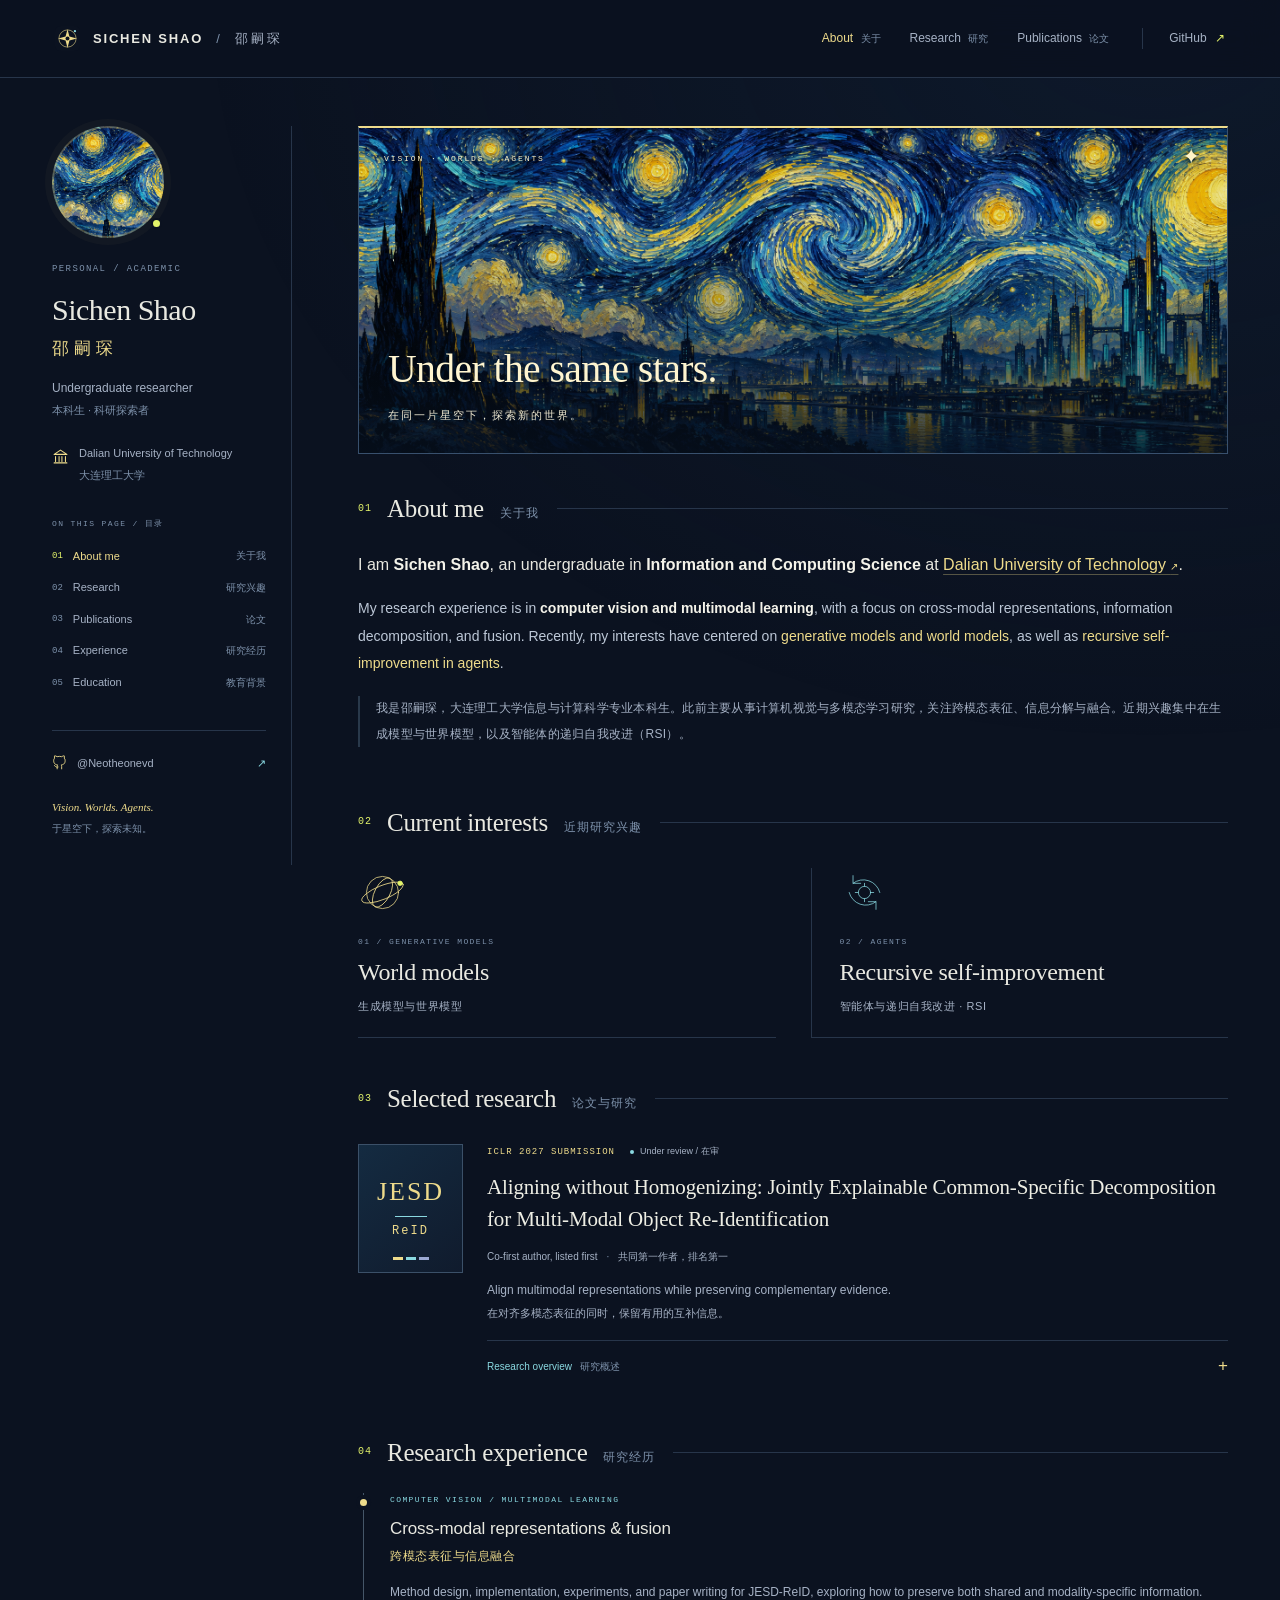
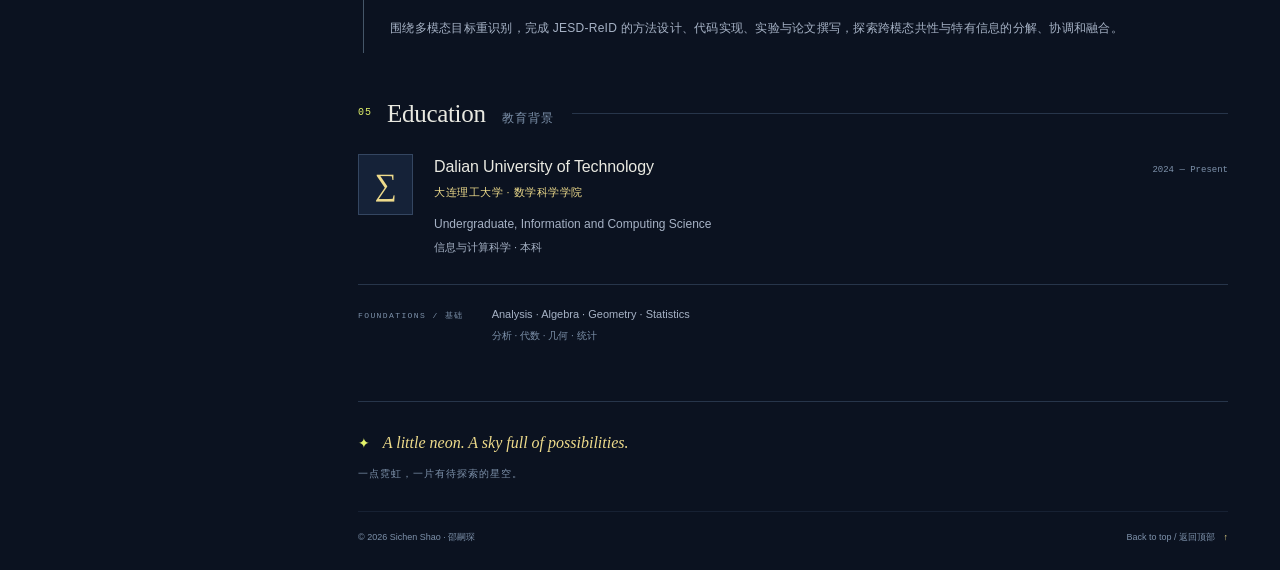
==== index.html @ bcceffd7 "Build bilingual academic homepage with starry neon visual design" ====
<!doctype html>
<html lang="en">
<head>
  <meta charset="utf-8">
  <meta name="viewport" content="width=device-width, initial-scale=1">
  <meta name="theme-color" content="#0b1220">
  <meta name="description" content="Sichen Shao (邵嗣琛), an undergraduate at Dalian University of Technology. Research experience in computer vision and multimodal learning; current interests in world models and agent recursive self-improvement.">
  <meta property="og:title" content="Sichen Shao · 邵嗣琛">
  <meta property="og:description" content="Computer vision, multimodal learning, world models & agents.">
  <meta property="og:type" content="website">
  <meta property="og:image" content="https://neotheonevd.github.io/assets/starry-night-city.png">
  <title>Sichen Shao · 邵嗣琛</title>
  <link rel="icon" href="assets/star.svg" type="image/svg+xml">
  <link rel="stylesheet" href="styles.css">
  <script src="site.js" defer></script>
</head>
<body>
  <a class="skip-link" href="#main">Skip to content / 跳转正文</a>
  <header class="masthead">
    <a class="wordmark" href="#top" aria-label="Sichen Shao, home">
      <img src="assets/star.svg" width="25" height="25" alt="">
      <span>SICHEN SHAO<span class="wordmark-divider">/</span><span class="wordmark-small">邵嗣琛</span></span>
    </a>
    <nav class="top-nav" aria-label="Main navigation">
      <a href="#about" class="nav-active">About <span lang="zh-CN">关于</span></a>
      <a href="#research">Research <span lang="zh-CN">研究</span></a>
      <a href="#publications">Publications <span lang="zh-CN">论文</span></a>
      <a class="github-top" href="https://github.com/Neotheonevd" target="_blank" rel="noopener noreferrer">GitHub <span aria-hidden="true">↗</span></a>
    </nav>
  </header>

  <div class="page-shell" id="top">
    <aside class="sidebar" aria-label="Profile and section navigation">
      <div class="identity">
        <div class="identity-art" role="img" aria-label="A golden star in a painted blue night sky"><span class="orbit-dot" aria-hidden="true"></span></div>
        <p class="eyebrow">PERSONAL / ACADEMIC</p>
        <h1>Sichen Shao<span lang="zh-CN">邵嗣琛</span></h1>
        <p class="role">Undergraduate researcher<br><span lang="zh-CN">本科生 · 科研探索者</span></p>
        <div class="affiliation">
          <svg viewBox="0 0 24 24" aria-hidden="true"><path d="M3 9h18L12 3 3 9Zm2 3v7m5-7v7m4-7v7m5-7v7M3 21h18"/></svg>
          <p>Dalian University of Technology<span lang="zh-CN">大连理工大学</span></p>
        </div>
      </div>
      <nav class="side-nav" aria-label="On this page">
        <p class="eyebrow">ON THIS PAGE / 目录</p>
        <a href="#about" aria-current="location"><span>01</span> About me <small lang="zh-CN">关于我</small></a>
        <a href="#research"><span>02</span> Research <small lang="zh-CN">研究兴趣</small></a>
        <a href="#publications"><span>03</span> Publications <small lang="zh-CN">论文</small></a>
        <a href="#experience"><span>04</span> Experience <small lang="zh-CN">研究经历</small></a>
        <a href="#education"><span>05</span> Education <small lang="zh-CN">教育背景</small></a>
      </nav>
      <a class="sidebar-github" href="https://github.com/Neotheonevd" target="_blank" rel="noopener noreferrer">
        <svg viewBox="0 0 24 24" aria-hidden="true"><path d="M9 19c-4.3 1.3-4.3-2.2-6-2.7M15 22v-3.9a3.4 3.4 0 0 0-1-2.6c3.3-.4 6.8-1.6 6.8-7.4a5.8 5.8 0 0 0-1.5-4A5.4 5.4 0 0 0 19.2.2S18 0 15 1.7a14.4 14.4 0 0 0-7.6 0C4.5 0 3.3.2 3.3.2a5.4 5.4 0 0 0-.1 3.9 5.8 5.8 0 0 0-1.5 4c0 5.8 3.5 7 6.8 7.4a3.4 3.4 0 0 0-1 2.6V22" transform="translate(1 1) scale(.9)"/></svg>
        <span>@Neotheonevd</span><span aria-hidden="true">↗</span>
      </a>
      <p class="sidebar-note">Vision. Worlds. Agents.<br><span lang="zh-CN">于星空下，探索未知。</span></p>
    </aside>

    <main id="main" tabindex="-1">
      <div class="hero" aria-label="A starry night above a neon city">
        <img class="hero-image" src="assets/starry-night-city.png" width="2400" height="800" alt="Swirling blue brushstrokes and golden stars above a cyan-lit futuristic city / 金色星光与蓝色旋涡笼罩着青色霓虹城市" fetchpriority="high">
        <div class="hero-shade"></div>
        <div class="hero-meta"><span>VISION · WORLDS · AGENTS</span><span class="hero-star" aria-hidden="true">✦</span></div>
        <div class="hero-title"><p>Under the same stars.</p><span lang="zh-CN">在同一片星空下，探索新的世界。</span></div>
      </div>

      <section class="section about-section" id="about" aria-labelledby="about-title">
        <div class="section-heading"><span class="section-number">01</span><h2 id="about-title">About me <span lang="zh-CN">关于我</span></h2><span class="heading-line"></span></div>
        <p class="lead">I am <strong>Sichen Shao</strong>, an undergraduate in <strong>Information and Computing Science</strong> at <a href="https://www.dlut.edu.cn/" target="_blank" rel="noopener noreferrer">Dalian University of Technology <span aria-hidden="true">↗</span></a>.</p>
        <p>My research experience is in <strong>computer vision and multimodal learning</strong>, with a focus on cross-modal representations, information decomposition, and fusion. Recently, my interests have centered on <em>generative models and world models</em>, as well as <em>recursive self-improvement in agents</em>.</p>
        <p class="zh-copy" lang="zh-CN">我是邵嗣琛，大连理工大学信息与计算科学专业本科生。此前主要从事计算机视觉与多模态学习研究，关注跨模态表征、信息分解与融合。近期兴趣集中在生成模型与世界模型，以及智能体的递归自我改进（RSI）。</p>
      </section>

      <section class="section" id="research" aria-labelledby="research-title">
        <div class="section-heading"><span class="section-number">02</span><h2 id="research-title">Current interests <span lang="zh-CN">近期研究兴趣</span></h2><span class="heading-line"></span></div>
        <div class="interest-grid">
          <article class="interest">
            <svg class="interest-icon world-icon" viewBox="0 0 64 64" aria-hidden="true"><circle cx="32" cy="32" r="21"/><ellipse cx="32" cy="32" rx="10" ry="21" transform="rotate(28 32 32)"/><ellipse cx="32" cy="32" rx="29" ry="9" transform="rotate(-22 32 32)"/><circle class="filled" cx="55" cy="20" r="3"/></svg>
            <p class="interest-kicker">01 / GENERATIVE MODELS</p>
            <h3>World models</h3>
            <p class="interest-zh" lang="zh-CN">生成模型与世界模型</p>
          </article>
          <article class="interest">
            <svg class="interest-icon agent-icon" viewBox="0 0 64 64" aria-hidden="true"><path d="M17 20a22 22 0 0 1 35 12M47 44a22 22 0 0 1-35-12M17 10v10h10M47 54V44H37"/><circle cx="32" cy="32" r="8"/><path d="M32 20v4m0 16v4M20 32h4m16 0h4"/></svg>
            <p class="interest-kicker">02 / AGENTS</p>
            <h3>Recursive self-improvement</h3>
            <p class="interest-zh" lang="zh-CN">智能体与递归自我改进 · RSI</p>
          </article>
        </div>
      </section>

      <section class="section" id="publications" aria-labelledby="publications-title">
        <div class="section-heading"><span class="section-number">03</span><h2 id="publications-title">Selected research <span lang="zh-CN">论文与研究</span></h2><span class="heading-line"></span></div>
        <article class="publication">
          <div class="publication-mark" aria-hidden="true"><span>JESD</span><span class="mark-rule"></span><small>ReID</small><div class="modality-bars"><i></i><i></i><i></i></div></div>
          <div class="publication-body">
            <div class="publication-meta"><span class="venue">ICLR 2027 SUBMISSION</span><span class="review-status"><span></span>Under review / 在审</span></div>
            <h3>Aligning without Homogenizing: Jointly Explainable Common-Specific Decomposition for Multi-Modal Object Re-Identification</h3>
            <p class="authorship">Co-first author, listed first <span>·</span> <span lang="zh-CN">共同第一作者，排名第一</span></p>
            <p class="publication-summary">Align multimodal representations while preserving complementary evidence.<br><span lang="zh-CN">在对齐多模态表征的同时，保留有用的互补信息。</span></p>
            <details class="research-details">
              <summary>Research overview <span lang="zh-CN">研究概述</span><span class="details-arrow" aria-hidden="true">+</span></summary>
              <div class="details-content"><p>JESD-ReID separates shared and modality-specific evidence using a joint-explainability criterion. It coordinates common information and modality-specific residuals with different constraints, then adaptively aggregates complementary evidence for object re-identification.</p><p lang="zh-CN">JESD-ReID 以共同可解释性区分共性与模态特有信息，对两类信息施加差异化约束，并通过自适应融合保留互补线索，用于多模态目标重识别。</p></div>
            </details>
          </div>
        </article>
      </section>

      <section class="section" id="experience" aria-labelledby="experience-title">
        <div class="section-heading"><span class="section-number">04</span><h2 id="experience-title">Research experience <span lang="zh-CN">研究经历</span></h2><span class="heading-line"></span></div>
        <div class="experience-entry">
          <div class="timeline-point" aria-hidden="true"></div>
          <div><p class="eyebrow">COMPUTER VISION / MULTIMODAL LEARNING</p><h3>Cross-modal representations & fusion</h3><p class="entry-zh" lang="zh-CN">跨模态表征与信息融合</p><p>Method design, implementation, experiments, and paper writing for JESD-ReID, exploring how to preserve both shared and modality-specific information.</p><p class="zh-copy" lang="zh-CN">围绕多模态目标重识别，完成 JESD-ReID 的方法设计、代码实现、实验与论文撰写，探索跨模态共性与特有信息的分解、协调和融合。</p></div>
        </div>
      </section>

      <section class="section education-section" id="education" aria-labelledby="education-title">
        <div class="section-heading"><span class="section-number">05</span><h2 id="education-title">Education <span lang="zh-CN">教育背景</span></h2><span class="heading-line"></span></div>
        <div class="education-entry"><div class="education-symbol" aria-hidden="true">∑</div><div class="education-body"><div class="education-top"><h3>Dalian University of Technology</h3><span class="education-date">2024 — Present</span></div><p class="entry-zh" lang="zh-CN">大连理工大学 · 数学科学学院</p><p>Undergraduate, Information and Computing Science<br><span class="zh-inline" lang="zh-CN">信息与计算科学 · 本科</span></p></div></div>
        <div class="foundation-row"><span class="eyebrow">FOUNDATIONS / 基础</span><p>Analysis · Algebra · Geometry · Statistics<br><span lang="zh-CN">分析 · 代数 · 几何 · 统计</span></p></div>
      </section>

      <footer class="footer"><p><span class="footer-star" aria-hidden="true">✦</span> A little neon. A sky full of possibilities.<br><span lang="zh-CN">一点霓虹，一片有待探索的星空。</span></p><div class="footer-bottom"><span>© <span id="year">2026</span> Sichen Shao · 邵嗣琛</span><a href="#top">Back to top / 返回顶部 <span aria-hidden="true">↑</span></a></div></footer>
    </main>
  </div>
</body>
</html>
---- styles.css ----
@charset "UTF-8";
:root{color-scheme:dark;--bg:#0b1220;--panel:#0e1829;--text:#e9e9e1;--muted:#a6b2c5;--faint:#7d91aa;--line:#27354a;--gold:#eedb8b;--cyan:#8ad9e1;--acid:#e3f36a;--serif:Georgia,'Times New Roman','Noto Serif SC',serif;--sans:Inter,'Segoe UI','PingFang SC','Microsoft YaHei',sans-serif;--mono:'Cascadia Code',Consolas,monospace}
*{box-sizing:border-box}html{scroll-behavior:smooth;scroll-padding-top:108px}body{margin:0;background:var(--bg);color:var(--text);font-family:var(--sans);font-size:15px;line-height:1.8;-webkit-font-smoothing:antialiased}body:before{content:"";position:fixed;inset:0;pointer-events:none;background:radial-gradient(ellipse at 90% 0%,#12243b66,transparent 58%);z-index:-1}a{color:inherit;text-decoration:none}a,button,summary{-webkit-tap-highlight-color:transparent}a:focus-visible,summary:focus-visible{outline:2px solid var(--acid);outline-offset:5px;border-radius:2px}::selection{background:var(--gold);color:var(--bg)}svg{fill:none;stroke:currentColor;stroke-width:1.5;stroke-linecap:round;stroke-linejoin:round}p{margin:0 0 16px}strong{font-weight:600;color:#f4f3ea}em{font-style:normal;color:var(--gold)}.skip-link{position:fixed;top:-80px;left:20px;padding:10px 18px;background:var(--gold);color:var(--bg);z-index:100}.skip-link:focus{top:10px}.masthead{height:78px;position:sticky;top:0;z-index:10;display:flex;align-items:center;justify-content:space-between;padding:0 4.3%;border-bottom:1px solid var(--line);background:#0b1220ed;backdrop-filter:blur(18px)}.wordmark{display:flex;align-items:center;gap:13px;white-space:nowrap;font-size:13px;letter-spacing:1.8px;font-weight:600}.wordmark-divider{color:var(--faint);margin:0 13px;font-weight:400}.wordmark-small{letter-spacing:3px;font-weight:400;color:var(--muted)}.top-nav{display:flex;align-items:center;gap:29px;font-size:12px}.top-nav a{color:var(--muted);transition:color .2s}.top-nav a:hover,.top-nav a.nav-active{color:var(--gold)}.top-nav a span[lang]{margin-left:4px;font-size:10px;color:var(--faint)}.top-nav .github-top{margin-left:4px;border-left:1px solid var(--line);padding-left:26px}.github-top>span{color:var(--acid);margin-left:5px}.page-shell{display:grid;grid-template-columns:240px minmax(0,900px);gap:66px;max-width:1332px;padding:48px 52px 0;margin:auto}.sidebar{align-self:start;position:sticky;top:118px;padding:0 25px 26px 0;border-right:1px solid var(--line)}.identity-art{height:112px;width:112px;border-radius:50%;background-image:url('assets/starry-night-city.png');background-position:36% 12%;background-size:410%;margin:0 0 24px;border:2px solid #d1ba645c;box-shadow:0 0 0 7px #eedb8b08;position:relative}.orbit-dot{display:block;position:absolute;right:0;bottom:7px;width:11px;height:11px;border-radius:50%;background:var(--acid);border:2px solid var(--bg)}.eyebrow{font-family:var(--mono);font-size:9px;letter-spacing:1.4px;line-height:1.7;color:var(--faint);margin-bottom:13px}.identity h1{font-family:var(--serif);font-size:30px;font-weight:400;line-height:1.3;letter-spacing:-.5px;margin:0 0 18px}.identity h1>span{display:block;font-family:var(--sans);font-size:17px;font-weight:400;letter-spacing:5px;color:var(--gold);margin-top:9px}.role{font-size:12px;line-height:1.8;color:var(--muted)}.role>span{font-size:11px;color:var(--faint)}.affiliation{display:flex;gap:10px;margin:22px 0 32px;align-items:start}.affiliation svg{width:17px;height:17px;flex-shrink:0;color:var(--gold);margin-top:4px}.affiliation p{font-size:11px;line-height:1.7;color:var(--muted);margin:0}.affiliation p span{display:block;color:var(--faint);font-size:11px;margin-top:4px}.side-nav{display:flex;flex-direction:column}.side-nav>.eyebrow{margin-bottom:10px;font-size:8px}.side-nav>a{display:flex;gap:10px;align-items:center;padding:7px 0;color:var(--muted);font-size:11px;line-height:1.6;transition:color .2s}.side-nav>a>span{font-family:var(--mono);font-size:9px;color:var(--faint)}.side-nav>a>small{margin-left:auto;font-size:10px;color:var(--faint)}.side-nav>a[aria-current],.side-nav>a:hover{color:var(--gold)}.side-nav>a[aria-current]>span{color:var(--acid)}.sidebar-github{display:flex;align-items:center;gap:9px;margin-top:31px;padding-top:23px;border-top:1px solid var(--line);font-size:11px;color:var(--muted)}.sidebar-github svg{width:16px;height:16px;color:var(--gold)}.sidebar-github>span:last-child{margin-left:auto;color:var(--cyan)}.sidebar-github:hover{color:var(--gold)}.sidebar-note{font-size:11px;color:var(--gold);line-height:1.9;margin:24px 0 0;font-family:var(--serif);font-style:italic}.sidebar-note>span{font-style:normal;font-family:var(--sans);font-size:10px;color:var(--faint)}main{min-width:0}.hero{position:relative;overflow:hidden;aspect-ratio:2.65;border:1px solid #38506d;border-top:2px solid var(--gold);background:#122344}.hero-image{display:block;position:absolute;width:100%;height:100%;object-fit:cover}.hero-shade{position:absolute;inset:0;background:linear-gradient(180deg,#06101e16 0%,#06101e0d 36%,#06101ed6 100%)}.hero-meta{position:absolute;top:20px;left:25px;right:25px;display:flex;align-items:center;justify-content:space-between;color:#fff4c7;font-family:var(--mono);font-size:8px;letter-spacing:1.9px;text-shadow:0 1px 5px #000}.hero-star{font-size:22px;line-height:1}.hero-title{position:absolute;bottom:26px;left:29px;right:20px}.hero-title p{font-family:var(--serif);font-size:clamp(24px,3.1vw,44px);font-weight:400;letter-spacing:-.6px;line-height:1.1;color:#fff5d0;margin-bottom:9px;text-shadow:0 1px 8px #06101e66}.hero-title>span{font-size:11px;letter-spacing:2px;color:#eee9d2}.section{padding:43px 0 0;scroll-margin-top:28px}.about-section{padding-top:37px}.section-heading{display:flex;align-items:center;gap:15px;margin-bottom:23px}.section-number{font-family:var(--mono);font-size:10px;color:var(--acid);letter-spacing:1px}.section-heading h2{font-family:var(--serif);font-weight:400;line-height:1.4;letter-spacing:-.3px;font-size:25px;margin:0;white-space:nowrap}.section-heading h2>span{font-family:var(--sans);font-size:12px;letter-spacing:1px;color:var(--faint);margin-left:10px}.heading-line{height:1px;flex:1;background:var(--line);margin-left:3px}.lead{font-size:16px;line-height:1.85}.about-section>p{font-size:14px;line-height:1.95;color:#bdc8d7;margin-bottom:15px}.about-section>p.lead{font-size:16px;color:var(--text)}.about-section a{color:var(--gold);text-decoration:underline;text-underline-offset:4px;text-decoration-color:#eedb8b55}.about-section a>span{font-size:10px}.about-section a:hover{color:var(--acid)}p.zh-copy{font-size:12px;line-height:2.1;color:var(--muted);letter-spacing:.25px}.about-section>p.zh-copy{margin-top:19px;padding-left:16px;border-left:2px solid #6b8da752}.interest-grid{display:grid;grid-template-columns:1fr 1fr;gap:35px;padding:5px 0 0}.interest{position:relative;padding:0 0 20px;border-bottom:1px solid var(--line);min-width:0}.interest+.interest{padding-left:28px;border-left:1px solid var(--line)}.interest-icon{width:49px;height:49px;stroke-width:1;display:block;margin-bottom:18px}.world-icon{color:var(--gold)}.agent-icon{color:var(--cyan)}.filled{fill:var(--acid);stroke:var(--acid)}.interest-kicker{font-family:var(--mono);font-size:8px;letter-spacing:1.4px;color:var(--faint);margin-bottom:8px}.interest h3{font-family:var(--serif);font-weight:400;font-size:24px;line-height:1.3;margin:0 0 9px;letter-spacing:-.3px}.interest-zh{font-size:11px;color:var(--muted);letter-spacing:.6px;margin:0}.publication{display:grid;grid-template-columns:105px minmax(0,1fr);gap:24px;padding-top:5px}.publication-mark{height:129px;border:1px solid #3b5068;background:linear-gradient(140deg,#142b41,#101b2d);position:relative;overflow:hidden;display:flex;align-items:center;flex-direction:column;justify-content:center;color:var(--gold)}.publication-mark>span:first-child{font-family:var(--serif);font-size:26px;letter-spacing:2px;line-height:1.3}.publication-mark .mark-rule{width:32px;height:1px;background:var(--cyan);margin:7px 0 4px}.publication-mark>small{font-family:var(--mono);font-size:12px;letter-spacing:2px}.modality-bars{display:flex;gap:3px;position:absolute;bottom:12px}.modality-bars i{display:block;width:10px;height:3px;background:var(--gold)}.modality-bars i:nth-child(2){background:var(--cyan)}.modality-bars i:nth-child(3){background:#9ba9d3}.publication-meta{display:flex;align-items:center;gap:15px;flex-wrap:wrap;margin:0 0 12px}.venue{font-family:var(--mono);color:var(--gold);font-size:9px;letter-spacing:1px}.review-status{display:flex;align-items:center;gap:6px;color:var(--muted);font-size:9px;line-height:1.5}.review-status>span{width:4px;height:4px;border-radius:50%;background:var(--cyan)}.publication h3{font-family:var(--serif);font-size:21px;font-weight:400;line-height:1.5;margin:0 0 13px;color:#eeeee4;letter-spacing:-.15px}.authorship{font-size:10px;color:var(--muted);margin:0 0 13px;line-height:1.8}.authorship>span:first-child{margin:0 6px;color:var(--faint)}.publication-summary{font-size:12px;color:var(--muted);line-height:1.9;margin-bottom:15px}.publication-summary>span{font-size:11px}.research-details{border-top:1px solid var(--line)}.research-details summary{list-style:none;cursor:pointer;display:flex;align-items:center;font-size:10px;color:var(--cyan);padding:11px 0;line-height:1.7}.research-details summary::-webkit-details-marker{display:none}.research-details summary>span[lang]{font-size:10px;color:var(--faint);margin-left:8px}.details-arrow{margin-left:auto;font-size:17px;color:var(--gold)}.research-details[open] .details-arrow{transform:rotate(45deg)}.details-content{padding:6px 0 0;font-size:12px;color:var(--muted);line-height:1.9}.details-content p[lang]{font-size:11px;line-height:2}.experience-entry{position:relative;margin-left:5px;border-left:1px solid #455668;padding:0 0 1px 26px}.timeline-point{position:absolute;left:-4px;top:6px;width:7px;height:7px;background:var(--gold);border-radius:50%;box-shadow:0 0 0 4px #0b1220}.experience-entry .eyebrow{font-size:8px;color:var(--cyan);margin-bottom:9px}.experience-entry h3,.education-entry h3{font-size:17px;font-weight:500;line-height:1.6;margin:0 0 3px;letter-spacing:-.1px}.entry-zh{font-size:12px;color:var(--gold);margin-bottom:14px;letter-spacing:.5px}.experience-entry p:not(.eyebrow):not(.entry-zh){font-size:12px;color:var(--muted);line-height:1.95;margin-bottom:12px}.education-entry{display:flex;align-items:start;gap:21px}.education-symbol{width:55px;height:61px;flex-shrink:0;background:#152238;border:1px solid #344661;display:flex;align-items:center;justify-content:center;font-family:var(--serif);font-size:31px;color:var(--gold)}.education-body{flex:1;min-width:0}.education-top{display:flex;align-items:baseline;justify-content:space-between;gap:12px}.education-top h3{font-size:16px}.education-date{font-family:var(--mono);font-size:9px;color:var(--faint);white-space:nowrap}.education-body .entry-zh{font-size:11px;margin-bottom:11px}.education-body>p:last-child{font-size:12px;color:var(--muted);line-height:1.9;margin-bottom:0}.zh-inline{font-size:11px}.foundation-row{border-top:1px solid var(--line);padding-top:19px;margin-top:25px;display:flex;align-items:baseline;gap:28px}.foundation-row .eyebrow{font-size:8px;white-space:nowrap}.foundation-row p{font-size:11px;color:var(--muted);line-height:1.9;margin:0}.foundation-row p>span{font-size:10px;color:var(--faint)}.footer{margin-top:55px;border-top:1px solid var(--line);padding-top:27px}.footer>p{font-family:var(--serif);font-size:16px;color:var(--gold);font-style:italic;line-height:1.8}.footer>p>span[lang]{font-family:var(--sans);font-size:10px;letter-spacing:1px;font-style:normal;color:var(--faint)}.footer-star{font-style:normal;color:var(--acid);margin-right:9px;font-size:14px}.footer-bottom{display:flex;justify-content:space-between;align-items:center;gap:16px;margin-top:25px;border-top:1px solid #27354a77;padding:17px 0 24px;font-size:9px;color:var(--faint)}.footer-bottom a:hover{color:var(--gold)}.footer-bottom a>span{color:var(--gold);margin-left:6px}
@media(min-width:1500px){.page-shell{max-width:1430px;grid-template-columns:255px minmax(0,1000px);gap:72px}.hero{aspect-ratio:2.8}.about-section>p{font-size:15px}.about-section>p.lead{font-size:17px}}
@media(max-width:1100px){.page-shell{grid-template-columns:205px minmax(0,1fr);gap:35px;padding:36px 32px 0}.sidebar{padding-right:22px}.top-nav{gap:19px}.wordmark-small,.wordmark-divider{display:none}.publication{grid-template-columns:85px minmax(0,1fr);gap:20px}.publication-mark{height:112px}.publication h3{font-size:19px}.interest h3{font-size:21px}.hero{aspect-ratio:2.45}.education-top{display:block}.education-date{display:block;margin:5px 0 8px}.section-heading h2{font-size:23px}.section-heading h2>span{font-size:11px}}
@media(max-width:760px){html{scroll-padding-top:85px}.masthead{height:64px;padding:0 23px}.wordmark{font-size:11px;letter-spacing:1.4px;gap:9px}.wordmark img{width:21px;height:21px}.top-nav{gap:17px}.top-nav a:not(.github-top){display:none}.top-nav .github-top{padding-left:0;border:0;font-size:11px}.page-shell{display:block;padding:30px 23px 0;max-width:650px}.sidebar{position:static;border:0;padding:0;margin-bottom:28px}.identity{display:grid;grid-template-columns:77px minmax(0,1fr);column-gap:21px;align-items:center}.identity-art{grid-column:1;grid-row:1/5;width:77px;height:77px;margin:0;background-size:410%}.identity>.eyebrow{grid-column:2;font-size:7px;margin:0 0 5px}.identity h1{grid-column:2;display:flex;align-items:baseline;gap:13px;font-size:25px;margin:0 0 5px}.identity h1>span{font-size:13px;letter-spacing:2px;margin:0}.identity .role{grid-column:2;font-size:10px;line-height:1.6;margin:0}.identity .role>span{font-size:9px}.identity .affiliation{grid-column:1/-1;margin:22px 0 0;gap:9px;align-items:center}.affiliation svg{margin:0;width:15px;height:15px}.affiliation p{font-size:10px}.affiliation p span{display:inline;margin-left:8px;font-size:10px}.side-nav{display:flex;flex-direction:row;overflow:auto;gap:19px;white-space:nowrap;margin-top:23px;padding:11px 0;border-top:1px solid var(--line);border-bottom:1px solid var(--line);scrollbar-width:none}.side-nav::-webkit-scrollbar{display:none}.side-nav>.eyebrow,.side-nav>a>small{display:none}.side-nav>a{font-size:10px;gap:6px;padding:2px 0}.side-nav>a>span{font-size:8px}.sidebar-github,.sidebar-note{display:none}.hero{aspect-ratio:2.15}.hero-meta{top:15px;left:18px;right:18px;font-size:7px;letter-spacing:1.3px}.hero-star{font-size:18px}.hero-title{left:18px;bottom:20px}.hero-title p{font-size:29px;letter-spacing:-.5px}.hero-title>span{font-size:9px;letter-spacing:1px}.section{padding-top:34px}.about-section{padding-top:29px}.section-heading{gap:11px;margin-bottom:20px}.section-heading h2{font-size:23px}.section-heading h2>span{font-size:10px;letter-spacing:.5px;margin-left:7px}.section-number{font-size:9px}.about-section>p.lead{font-size:15px}.about-section>p{font-size:13px;line-height:1.9}.about-section>p.zh-copy{font-size:11px;line-height:2.1;padding-left:12px}.interest-grid{gap:20px}.interest+.interest{padding-left:19px}.interest-icon{height:42px;width:42px;margin-bottom:17px}.interest-kicker{font-size:7px;letter-spacing:.6px}.interest h3{font-size:20px;line-height:1.35}.interest-zh{font-size:10px;letter-spacing:0}.publication{grid-template-columns:1fr;gap:15px}.publication-mark{width:69px;height:70px;float:left;display:none}.publication-meta{gap:12px;margin-bottom:10px}.venue{font-size:8px}.review-status{font-size:8px}.publication h3{font-size:21px;line-height:1.5}.authorship{font-size:9px}.publication-summary{font-size:11px}.publication-summary>span{font-size:10px}.experience-entry{padding-left:19px}.experience-entry h3{font-size:16px}.experience-entry p:not(.eyebrow):not(.entry-zh){font-size:11px}.experience-entry .entry-zh{font-size:11px}.education-entry{gap:15px}.education-symbol{width:44px;height:51px;font-size:26px}.education-top h3{font-size:15px}.education-date{font-size:8px}.education-body .entry-zh{font-size:10px}.education-body>p:last-child{font-size:11px}.foundation-row{gap:18px;align-items:start}.foundation-row .eyebrow{font-size:7px;margin-top:3px}.foundation-row p{font-size:10px}.foundation-row p>span{font-size:9px}.footer{margin-top:38px}.footer>p{font-size:15px}.footer-bottom{font-size:8px;gap:8px}.footer-bottom a{white-space:nowrap}}
@media(max-width:370px){.page-shell{padding:25px 18px 0}.masthead{padding:0 18px}.hero-title p{font-size:25px}.section-heading h2{font-size:21px}.section-heading h2>span{font-size:9px}.interest h3{font-size:18px}.affiliation p span{display:block;margin-left:0}.side-nav{gap:15px}.authorship>span:first-child{margin:0 2px}.education-entry{gap:11px}}
@media(prefers-reduced-motion:reduce){html{scroll-behavior:auto}*,*:before,*:after{transition:none!important;animation:none!important}}
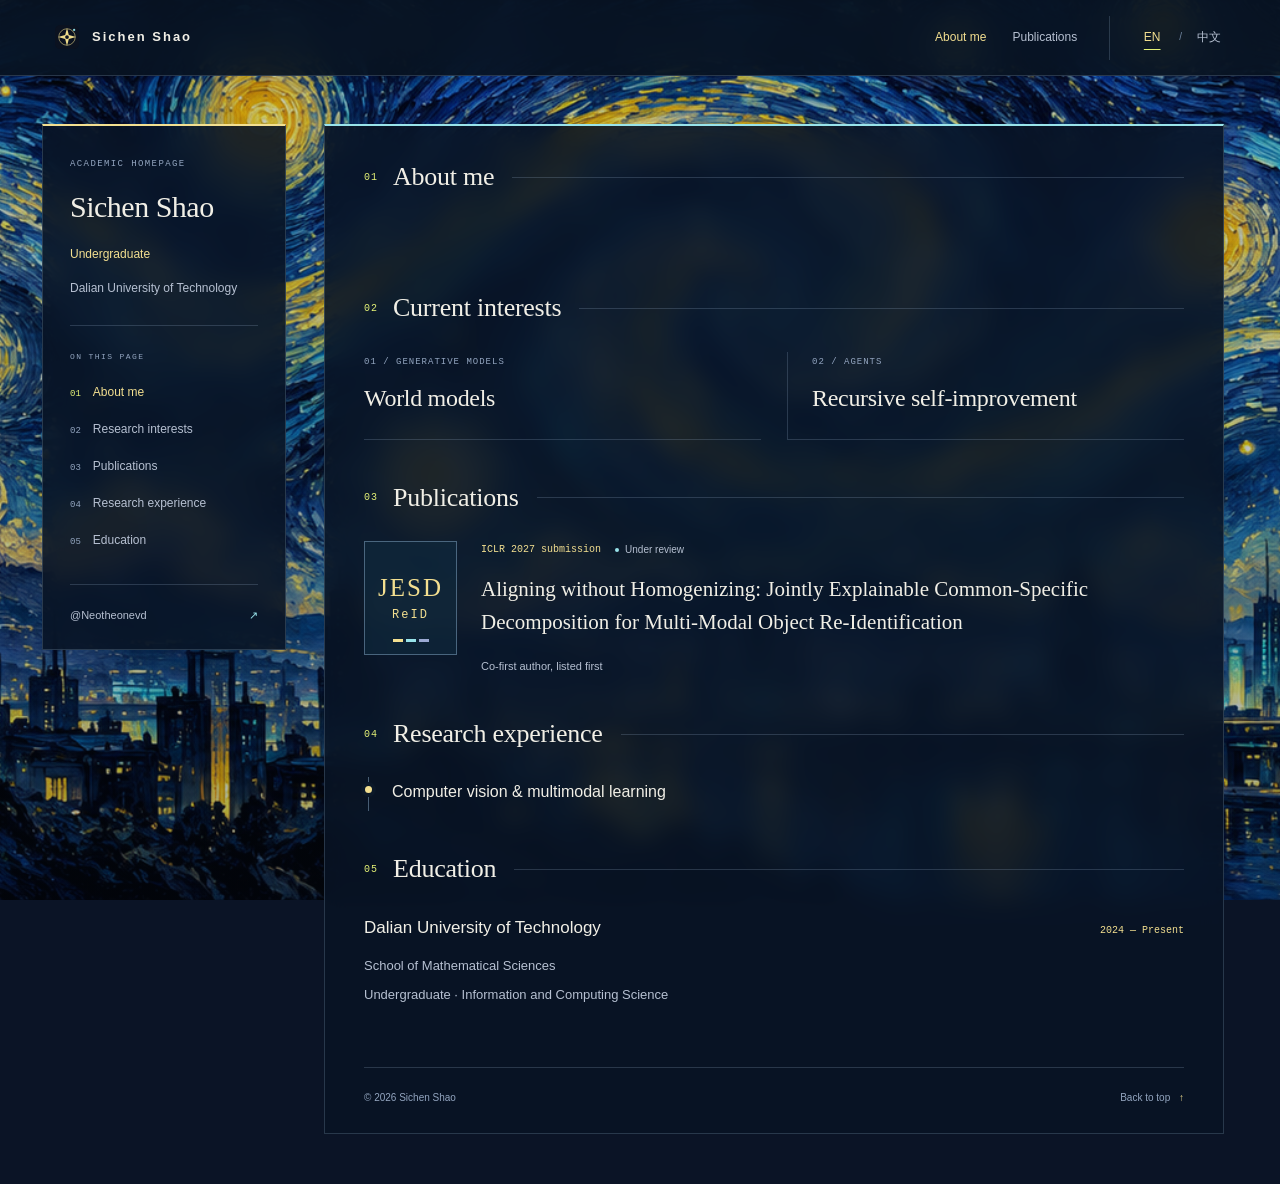
==== commit 3973ff3c: "Use site-wide artwork background and separate Chinese and English pages" ====
--- a/index.html
+++ b/index.html
@@ -1,127 +1,65 @@
-<!doctype html>
-<html lang="en">
-<head>
-  <meta charset="utf-8">
-  <meta name="viewport" content="width=device-width, initial-scale=1">
-  <meta name="theme-color" content="#0b1220">
-  <meta name="description" content="Sichen Shao (邵嗣琛), an undergraduate at Dalian University of Technology. Research experience in computer vision and multimodal learning; current interests in world models and agent recursive self-improvement.">
-  <meta property="og:title" content="Sichen Shao · 邵嗣琛">
-  <meta property="og:description" content="Computer vision, multimodal learning, world models & agents.">
-  <meta property="og:type" content="website">
-  <meta property="og:image" content="https://neotheonevd.github.io/assets/starry-night-city.png">
-  <title>Sichen Shao · 邵嗣琛</title>
-  <link rel="icon" href="assets/star.svg" type="image/svg+xml">
-  <link rel="stylesheet" href="styles.css">
-  <script src="site.js" defer></script>
-</head>
-<body>
-  <a class="skip-link" href="#main">Skip to content / 跳转正文</a>
-  <header class="masthead">
-    <a class="wordmark" href="#top" aria-label="Sichen Shao, home">
-      <img src="assets/star.svg" width="25" height="25" alt="">
-      <span>SICHEN SHAO<span class="wordmark-divider">/</span><span class="wordmark-small">邵嗣琛</span></span>
-    </a>
-    <nav class="top-nav" aria-label="Main navigation">
-      <a href="#about" class="nav-active">About <span lang="zh-CN">关于</span></a>
-      <a href="#research">Research <span lang="zh-CN">研究</span></a>
-      <a href="#publications">Publications <span lang="zh-CN">论文</span></a>
-      <a class="github-top" href="https://github.com/Neotheonevd" target="_blank" rel="noopener noreferrer">GitHub <span aria-hidden="true">↗</span></a>
-    </nav>
-  </header>
-
-  <div class="page-shell" id="top">
-    <aside class="sidebar" aria-label="Profile and section navigation">
-      <div class="identity">
-        <div class="identity-art" role="img" aria-label="A golden star in a painted blue night sky"><span class="orbit-dot" aria-hidden="true"></span></div>
-        <p class="eyebrow">PERSONAL / ACADEMIC</p>
-        <h1>Sichen Shao<span lang="zh-CN">邵嗣琛</span></h1>
-        <p class="role">Undergraduate researcher<br><span lang="zh-CN">本科生 · 科研探索者</span></p>
-        <div class="affiliation">
-          <svg viewBox="0 0 24 24" aria-hidden="true"><path d="M3 9h18L12 3 3 9Zm2 3v7m5-7v7m4-7v7m5-7v7M3 21h18"/></svg>
-          <p>Dalian University of Technology<span lang="zh-CN">大连理工大学</span></p>
-        </div>
-      </div>
-      <nav class="side-nav" aria-label="On this page">
-        <p class="eyebrow">ON THIS PAGE / 目录</p>
-        <a href="#about" aria-current="location"><span>01</span> About me <small lang="zh-CN">关于我</small></a>
-        <a href="#research"><span>02</span> Research <small lang="zh-CN">研究兴趣</small></a>
-        <a href="#publications"><span>03</span> Publications <small lang="zh-CN">论文</small></a>
-        <a href="#experience"><span>04</span> Experience <small lang="zh-CN">研究经历</small></a>
-        <a href="#education"><span>05</span> Education <small lang="zh-CN">教育背景</small></a>
-      </nav>
-      <a class="sidebar-github" href="https://github.com/Neotheonevd" target="_blank" rel="noopener noreferrer">
-        <svg viewBox="0 0 24 24" aria-hidden="true"><path d="M9 19c-4.3 1.3-4.3-2.2-6-2.7M15 22v-3.9a3.4 3.4 0 0 0-1-2.6c3.3-.4 6.8-1.6 6.8-7.4a5.8 5.8 0 0 0-1.5-4A5.4 5.4 0 0 0 19.2.2S18 0 15 1.7a14.4 14.4 0 0 0-7.6 0C4.5 0 3.3.2 3.3.2a5.4 5.4 0 0 0-.1 3.9 5.8 5.8 0 0 0-1.5 4c0 5.8 3.5 7 6.8 7.4a3.4 3.4 0 0 0-1 2.6V22" transform="translate(1 1) scale(.9)"/></svg>
-        <span>@Neotheonevd</span><span aria-hidden="true">↗</span>
-      </a>
-      <p class="sidebar-note">Vision. Worlds. Agents.<br><span lang="zh-CN">于星空下，探索未知。</span></p>
-    </aside>
-
-    <main id="main" tabindex="-1">
-      <div class="hero" aria-label="A starry night above a neon city">
-        <img class="hero-image" src="assets/starry-night-city.png" width="2400" height="800" alt="Swirling blue brushstrokes and golden stars above a cyan-lit futuristic city / 金色星光与蓝色旋涡笼罩着青色霓虹城市" fetchpriority="high">
-        <div class="hero-shade"></div>
-        <div class="hero-meta"><span>VISION · WORLDS · AGENTS</span><span class="hero-star" aria-hidden="true">✦</span></div>
-        <div class="hero-title"><p>Under the same stars.</p><span lang="zh-CN">在同一片星空下，探索新的世界。</span></div>
-      </div>
-
-      <section class="section about-section" id="about" aria-labelledby="about-title">
-        <div class="section-heading"><span class="section-number">01</span><h2 id="about-title">About me <span lang="zh-CN">关于我</span></h2><span class="heading-line"></span></div>
-        <p class="lead">I am <strong>Sichen Shao</strong>, an undergraduate in <strong>Information and Computing Science</strong> at <a href="https://www.dlut.edu.cn/" target="_blank" rel="noopener noreferrer">Dalian University of Technology <span aria-hidden="true">↗</span></a>.</p>
-        <p>My research experience is in <strong>computer vision and multimodal learning</strong>, with a focus on cross-modal representations, information decomposition, and fusion. Recently, my interests have centered on <em>generative models and world models</em>, as well as <em>recursive self-improvement in agents</em>.</p>
-        <p class="zh-copy" lang="zh-CN">我是邵嗣琛，大连理工大学信息与计算科学专业本科生。此前主要从事计算机视觉与多模态学习研究，关注跨模态表征、信息分解与融合。近期兴趣集中在生成模型与世界模型，以及智能体的递归自我改进（RSI）。</p>
-      </section>
-
-      <section class="section" id="research" aria-labelledby="research-title">
-        <div class="section-heading"><span class="section-number">02</span><h2 id="research-title">Current interests <span lang="zh-CN">近期研究兴趣</span></h2><span class="heading-line"></span></div>
-        <div class="interest-grid">
-          <article class="interest">
-            <svg class="interest-icon world-icon" viewBox="0 0 64 64" aria-hidden="true"><circle cx="32" cy="32" r="21"/><ellipse cx="32" cy="32" rx="10" ry="21" transform="rotate(28 32 32)"/><ellipse cx="32" cy="32" rx="29" ry="9" transform="rotate(-22 32 32)"/><circle class="filled" cx="55" cy="20" r="3"/></svg>
-            <p class="interest-kicker">01 / GENERATIVE MODELS</p>
-            <h3>World models</h3>
-            <p class="interest-zh" lang="zh-CN">生成模型与世界模型</p>
-          </article>
-          <article class="interest">
-            <svg class="interest-icon agent-icon" viewBox="0 0 64 64" aria-hidden="true"><path d="M17 20a22 22 0 0 1 35 12M47 44a22 22 0 0 1-35-12M17 10v10h10M47 54V44H37"/><circle cx="32" cy="32" r="8"/><path d="M32 20v4m0 16v4M20 32h4m16 0h4"/></svg>
-            <p class="interest-kicker">02 / AGENTS</p>
-            <h3>Recursive self-improvement</h3>
-            <p class="interest-zh" lang="zh-CN">智能体与递归自我改进 · RSI</p>
-          </article>
-        </div>
-      </section>
-
-      <section class="section" id="publications" aria-labelledby="publications-title">
-        <div class="section-heading"><span class="section-number">03</span><h2 id="publications-title">Selected research <span lang="zh-CN">论文与研究</span></h2><span class="heading-line"></span></div>
-        <article class="publication">
-          <div class="publication-mark" aria-hidden="true"><span>JESD</span><span class="mark-rule"></span><small>ReID</small><div class="modality-bars"><i></i><i></i><i></i></div></div>
-          <div class="publication-body">
-            <div class="publication-meta"><span class="venue">ICLR 2027 SUBMISSION</span><span class="review-status"><span></span>Under review / 在审</span></div>
-            <h3>Aligning without Homogenizing: Jointly Explainable Common-Specific Decomposition for Multi-Modal Object Re-Identification</h3>
-            <p class="authorship">Co-first author, listed first <span>·</span> <span lang="zh-CN">共同第一作者，排名第一</span></p>
-            <p class="publication-summary">Align multimodal representations while preserving complementary evidence.<br><span lang="zh-CN">在对齐多模态表征的同时，保留有用的互补信息。</span></p>
-            <details class="research-details">
-              <summary>Research overview <span lang="zh-CN">研究概述</span><span class="details-arrow" aria-hidden="true">+</span></summary>
-              <div class="details-content"><p>JESD-ReID separates shared and modality-specific evidence using a joint-explainability criterion. It coordinates common information and modality-specific residuals with different constraints, then adaptively aggregates complementary evidence for object re-identification.</p><p lang="zh-CN">JESD-ReID 以共同可解释性区分共性与模态特有信息，对两类信息施加差异化约束，并通过自适应融合保留互补线索，用于多模态目标重识别。</p></div>
-            </details>
-          </div>
-        </article>
-      </section>
-
-      <section class="section" id="experience" aria-labelledby="experience-title">
-        <div class="section-heading"><span class="section-number">04</span><h2 id="experience-title">Research experience <span lang="zh-CN">研究经历</span></h2><span class="heading-line"></span></div>
-        <div class="experience-entry">
-          <div class="timeline-point" aria-hidden="true"></div>
-          <div><p class="eyebrow">COMPUTER VISION / MULTIMODAL LEARNING</p><h3>Cross-modal representations & fusion</h3><p class="entry-zh" lang="zh-CN">跨模态表征与信息融合</p><p>Method design, implementation, experiments, and paper writing for JESD-ReID, exploring how to preserve both shared and modality-specific information.</p><p class="zh-copy" lang="zh-CN">围绕多模态目标重识别，完成 JESD-ReID 的方法设计、代码实现、实验与论文撰写，探索跨模态共性与特有信息的分解、协调和融合。</p></div>
-        </div>
-      </section>
-
-      <section class="section education-section" id="education" aria-labelledby="education-title">
-        <div class="section-heading"><span class="section-number">05</span><h2 id="education-title">Education <span lang="zh-CN">教育背景</span></h2><span class="heading-line"></span></div>
-        <div class="education-entry"><div class="education-symbol" aria-hidden="true">∑</div><div class="education-body"><div class="education-top"><h3>Dalian University of Technology</h3><span class="education-date">2024 — Present</span></div><p class="entry-zh" lang="zh-CN">大连理工大学 · 数学科学学院</p><p>Undergraduate, Information and Computing Science<br><span class="zh-inline" lang="zh-CN">信息与计算科学 · 本科</span></p></div></div>
-        <div class="foundation-row"><span class="eyebrow">FOUNDATIONS / 基础</span><p>Analysis · Algebra · Geometry · Statistics<br><span lang="zh-CN">分析 · 代数 · 几何 · 统计</span></p></div>
-      </section>
-
-      <footer class="footer"><p><span class="footer-star" aria-hidden="true">✦</span> A little neon. A sky full of possibilities.<br><span lang="zh-CN">一点霓虹，一片有待探索的星空。</span></p><div class="footer-bottom"><span>© <span id="year">2026</span> Sichen Shao · 邵嗣琛</span><a href="#top">Back to top / 返回顶部 <span aria-hidden="true">↑</span></a></div></footer>
-    </main>
-  </div>
-</body>
-</html>
+<!doctype html>
+<html lang="en">
+<head>
+  <meta charset="utf-8">
+  <meta name="viewport" content="width=device-width, initial-scale=1">
+  <meta name="theme-color" content="#0b1220">
+  <meta name="description" content="Sichen Shao · Dalian University of Technology · ACADEMIC HOMEPAGE">
+  <meta property="og:title" content="Sichen Shao">
+  <meta property="og:type" content="website">
+  <meta property="og:image" content="https://neotheonevd.github.io/assets/starry-night-city.png">
+  <title>Sichen Shao · ACADEMIC HOMEPAGE</title>
+  <link rel="canonical" href="https://neotheonevd.github.io/">
+  <link rel="alternate" hreflang="en" href="https://neotheonevd.github.io/">
+  <link rel="alternate" hreflang="zh-CN" href="https://neotheonevd.github.io/zh/">
+  <link rel="icon" href="assets/star.svg" type="image/svg+xml">
+  <link rel="preload" as="image" href="assets/starry-night-city.png">
+  <link rel="stylesheet" href="styles.css">
+  <script src="site.js" defer></script>
+</head>
+<body>
+  <div class="site-background" aria-hidden="true"></div>
+  <a class="skip-link" href="#main">Skip to content</a>
+  <header class="masthead">
+    <a class="wordmark" href="#top" aria-label="Home"><img src="assets/star.svg" width="24" height="24" alt=""><span>Sichen Shao</span></a>
+    <div class="header-actions"><nav class="top-nav" aria-label="ON THIS PAGE"><a href="#about">About me</a><a href="#publications">Publications</a></nav>
+      <nav class="language-switch" aria-label="Language"><a href="./" lang="en" hreflang="en" data-language-link aria-current="page">EN</a><span aria-hidden="true">/</span><a href="zh/" lang="zh-CN" hreflang="zh-CN" data-language-link>中文</a></nav>
+    </div>
+  </header>
+  <div class="page-shell" id="top">
+    <aside class="sidebar" aria-label="ACADEMIC HOMEPAGE">
+      <div class="identity"><p class="eyebrow">ACADEMIC HOMEPAGE</p><h1>Sichen Shao</h1><p class="role">Undergraduate</p><p class="affiliation">Dalian University of Technology</p></div>
+      <nav class="side-nav" aria-label="ON THIS PAGE"><p class="eyebrow">ON THIS PAGE</p><a href="#about" aria-current="location"><span>01</span>About me</a>
+<a href="#research"><span>02</span>Research interests</a>
+<a href="#publications"><span>03</span>Publications</a>
+<a href="#experience"><span>04</span>Research experience</a>
+<a href="#education"><span>05</span>Education</a></nav>
+      <a class="sidebar-github" href="https://github.com/Neotheonevd" target="_blank" rel="noopener noreferrer"><span>@Neotheonevd</span><span aria-hidden="true">↗</span></a>
+    </aside>
+    <main id="main" tabindex="-1">
+      <section class="section about-section" id="about" aria-labelledby="about-title"><div class="section-heading"><span class="section-number">01</span><h2 id="about-title">About me</h2><span class="heading-line"></span></div>
+        <div class="about-copy">
+          <!-- Personal introduction: the owner will supply the text for this language. -->
+        </div>
+      </section>
+      <section class="section" id="research" aria-labelledby="research-title"><div class="section-heading"><span class="section-number">02</span><h2 id="research-title">Current interests</h2><span class="heading-line"></span></div>
+        <div class="interest-grid"><article class="interest"><p class="interest-kicker">01 / GENERATIVE MODELS</p><h3>World models</h3></article><article class="interest"><p class="interest-kicker">02 / AGENTS</p><h3>Recursive self-improvement</h3></article></div>
+      </section>
+      <section class="section" id="publications" aria-labelledby="publications-title"><div class="section-heading"><span class="section-number">03</span><h2 id="publications-title">Publications</h2><span class="heading-line"></span></div>
+        <article class="publication"><div class="publication-mark" aria-hidden="true"><span>JESD</span><small>ReID</small><div class="modality-bars"><i></i><i></i><i></i></div></div><div class="publication-body"><div class="publication-meta"><span class="venue">ICLR 2027 submission</span><span class="review-status"><span></span>Under review</span></div><h3>Aligning without Homogenizing: Jointly Explainable Common-Specific Decomposition for Multi-Modal Object Re-Identification</h3><p class="authorship">Co-first author, listed first</p>
+          <!-- The owner will supply any additional paper description. -->
+        </div></article>
+      </section>
+      <section class="section" id="experience" aria-labelledby="experience-title"><div class="section-heading"><span class="section-number">04</span><h2 id="experience-title">Research experience</h2><span class="heading-line"></span></div>
+        <div class="experience-entry"><span class="timeline-point" aria-hidden="true"></span><h3>Computer vision & multimodal learning</h3>
+          <!-- The owner will supply research experience details. -->
+        </div>
+      </section>
+      <section class="section" id="education" aria-labelledby="education-title"><div class="section-heading"><span class="section-number">05</span><h2 id="education-title">Education</h2><span class="heading-line"></span></div>
+        <div class="education-entry"><div class="education-top"><h3>Dalian University of Technology</h3><span class="education-date">2024 — Present</span></div><p>School of Mathematical Sciences</p><p>Undergraduate · Information and Computing Science</p></div>
+      </section>
+      <footer class="footer"><span>© <span id="year">2026</span> Sichen Shao</span><a href="#top">Back to top <span aria-hidden="true">↑</span></a></footer>
+    </main>
+  </div>
+</body>
+</html>
--- a/styles.css
+++ b/styles.css
@@ -1,8 +1,12 @@
 @charset "UTF-8";
-:root{color-scheme:dark;--bg:#0b1220;--panel:#0e1829;--text:#e9e9e1;--muted:#a6b2c5;--faint:#7d91aa;--line:#27354a;--gold:#eedb8b;--cyan:#8ad9e1;--acid:#e3f36a;--serif:Georgia,'Times New Roman','Noto Serif SC',serif;--sans:Inter,'Segoe UI','PingFang SC','Microsoft YaHei',sans-serif;--mono:'Cascadia Code',Consolas,monospace}
-*{box-sizing:border-box}html{scroll-behavior:smooth;scroll-padding-top:108px}body{margin:0;background:var(--bg);color:var(--text);font-family:var(--sans);font-size:15px;line-height:1.8;-webkit-font-smoothing:antialiased}body:before{content:"";position:fixed;inset:0;pointer-events:none;background:radial-gradient(ellipse at 90% 0%,#12243b66,transparent 58%);z-index:-1}a{color:inherit;text-decoration:none}a,button,summary{-webkit-tap-highlight-color:transparent}a:focus-visible,summary:focus-visible{outline:2px solid var(--acid);outline-offset:5px;border-radius:2px}::selection{background:var(--gold);color:var(--bg)}svg{fill:none;stroke:currentColor;stroke-width:1.5;stroke-linecap:round;stroke-linejoin:round}p{margin:0 0 16px}strong{font-weight:600;color:#f4f3ea}em{font-style:normal;color:var(--gold)}.skip-link{position:fixed;top:-80px;left:20px;padding:10px 18px;background:var(--gold);color:var(--bg);z-index:100}.skip-link:focus{top:10px}.masthead{height:78px;position:sticky;top:0;z-index:10;display:flex;align-items:center;justify-content:space-between;padding:0 4.3%;border-bottom:1px solid var(--line);background:#0b1220ed;backdrop-filter:blur(18px)}.wordmark{display:flex;align-items:center;gap:13px;white-space:nowrap;font-size:13px;letter-spacing:1.8px;font-weight:600}.wordmark-divider{color:var(--faint);margin:0 13px;font-weight:400}.wordmark-small{letter-spacing:3px;font-weight:400;color:var(--muted)}.top-nav{display:flex;align-items:center;gap:29px;font-size:12px}.top-nav a{color:var(--muted);transition:color .2s}.top-nav a:hover,.top-nav a.nav-active{color:var(--gold)}.top-nav a span[lang]{margin-left:4px;font-size:10px;color:var(--faint)}.top-nav .github-top{margin-left:4px;border-left:1px solid var(--line);padding-left:26px}.github-top>span{color:var(--acid);margin-left:5px}.page-shell{display:grid;grid-template-columns:240px minmax(0,900px);gap:66px;max-width:1332px;padding:48px 52px 0;margin:auto}.sidebar{align-self:start;position:sticky;top:118px;padding:0 25px 26px 0;border-right:1px solid var(--line)}.identity-art{height:112px;width:112px;border-radius:50%;background-image:url('assets/starry-night-city.png');background-position:36% 12%;background-size:410%;margin:0 0 24px;border:2px solid #d1ba645c;box-shadow:0 0 0 7px #eedb8b08;position:relative}.orbit-dot{display:block;position:absolute;right:0;bottom:7px;width:11px;height:11px;border-radius:50%;background:var(--acid);border:2px solid var(--bg)}.eyebrow{font-family:var(--mono);font-size:9px;letter-spacing:1.4px;line-height:1.7;color:var(--faint);margin-bottom:13px}.identity h1{font-family:var(--serif);font-size:30px;font-weight:400;line-height:1.3;letter-spacing:-.5px;margin:0 0 18px}.identity h1>span{display:block;font-family:var(--sans);font-size:17px;font-weight:400;letter-spacing:5px;color:var(--gold);margin-top:9px}.role{font-size:12px;line-height:1.8;color:var(--muted)}.role>span{font-size:11px;color:var(--faint)}.affiliation{display:flex;gap:10px;margin:22px 0 32px;align-items:start}.affiliation svg{width:17px;height:17px;flex-shrink:0;color:var(--gold);margin-top:4px}.affiliation p{font-size:11px;line-height:1.7;color:var(--muted);margin:0}.affiliation p span{display:block;color:var(--faint);font-size:11px;margin-top:4px}.side-nav{display:flex;flex-direction:column}.side-nav>.eyebrow{margin-bottom:10px;font-size:8px}.side-nav>a{display:flex;gap:10px;align-items:center;padding:7px 0;color:var(--muted);font-size:11px;line-height:1.6;transition:color .2s}.side-nav>a>span{font-family:var(--mono);font-size:9px;color:var(--faint)}.side-nav>a>small{margin-left:auto;font-size:10px;color:var(--faint)}.side-nav>a[aria-current],.side-nav>a:hover{color:var(--gold)}.side-nav>a[aria-current]>span{color:var(--acid)}.sidebar-github{display:flex;align-items:center;gap:9px;margin-top:31px;padding-top:23px;border-top:1px solid var(--line);font-size:11px;color:var(--muted)}.sidebar-github svg{width:16px;height:16px;color:var(--gold)}.sidebar-github>span:last-child{margin-left:auto;color:var(--cyan)}.sidebar-github:hover{color:var(--gold)}.sidebar-note{font-size:11px;color:var(--gold);line-height:1.9;margin:24px 0 0;font-family:var(--serif);font-style:italic}.sidebar-note>span{font-style:normal;font-family:var(--sans);font-size:10px;color:var(--faint)}main{min-width:0}.hero{position:relative;overflow:hidden;aspect-ratio:2.65;border:1px solid #38506d;border-top:2px solid var(--gold);background:#122344}.hero-image{display:block;position:absolute;width:100%;height:100%;object-fit:cover}.hero-shade{position:absolute;inset:0;background:linear-gradient(180deg,#06101e16 0%,#06101e0d 36%,#06101ed6 100%)}.hero-meta{position:absolute;top:20px;left:25px;right:25px;display:flex;align-items:center;justify-content:space-between;color:#fff4c7;font-family:var(--mono);font-size:8px;letter-spacing:1.9px;text-shadow:0 1px 5px #000}.hero-star{font-size:22px;line-height:1}.hero-title{position:absolute;bottom:26px;left:29px;right:20px}.hero-title p{font-family:var(--serif);font-size:clamp(24px,3.1vw,44px);font-weight:400;letter-spacing:-.6px;line-height:1.1;color:#fff5d0;margin-bottom:9px;text-shadow:0 1px 8px #06101e66}.hero-title>span{font-size:11px;letter-spacing:2px;color:#eee9d2}.section{padding:43px 0 0;scroll-margin-top:28px}.about-section{padding-top:37px}.section-heading{display:flex;align-items:center;gap:15px;margin-bottom:23px}.section-number{font-family:var(--mono);font-size:10px;color:var(--acid);letter-spacing:1px}.section-heading h2{font-family:var(--serif);font-weight:400;line-height:1.4;letter-spacing:-.3px;font-size:25px;margin:0;white-space:nowrap}.section-heading h2>span{font-family:var(--sans);font-size:12px;letter-spacing:1px;color:var(--faint);margin-left:10px}.heading-line{height:1px;flex:1;background:var(--line);margin-left:3px}.lead{font-size:16px;line-height:1.85}.about-section>p{font-size:14px;line-height:1.95;color:#bdc8d7;margin-bottom:15px}.about-section>p.lead{font-size:16px;color:var(--text)}.about-section a{color:var(--gold);text-decoration:underline;text-underline-offset:4px;text-decoration-color:#eedb8b55}.about-section a>span{font-size:10px}.about-section a:hover{color:var(--acid)}p.zh-copy{font-size:12px;line-height:2.1;color:var(--muted);letter-spacing:.25px}.about-section>p.zh-copy{margin-top:19px;padding-left:16px;border-left:2px solid #6b8da752}.interest-grid{display:grid;grid-template-columns:1fr 1fr;gap:35px;padding:5px 0 0}.interest{position:relative;padding:0 0 20px;border-bottom:1px solid var(--line);min-width:0}.interest+.interest{padding-left:28px;border-left:1px solid var(--line)}.interest-icon{width:49px;height:49px;stroke-width:1;display:block;margin-bottom:18px}.world-icon{color:var(--gold)}.agent-icon{color:var(--cyan)}.filled{fill:var(--acid);stroke:var(--acid)}.interest-kicker{font-family:var(--mono);font-size:8px;letter-spacing:1.4px;color:var(--faint);margin-bottom:8px}.interest h3{font-family:var(--serif);font-weight:400;font-size:24px;line-height:1.3;margin:0 0 9px;letter-spacing:-.3px}.interest-zh{font-size:11px;color:var(--muted);letter-spacing:.6px;margin:0}.publication{display:grid;grid-template-columns:105px minmax(0,1fr);gap:24px;padding-top:5px}.publication-mark{height:129px;border:1px solid #3b5068;background:linear-gradient(140deg,#142b41,#101b2d);position:relative;overflow:hidden;display:flex;align-items:center;flex-direction:column;justify-content:center;color:var(--gold)}.publication-mark>span:first-child{font-family:var(--serif);font-size:26px;letter-spacing:2px;line-height:1.3}.publication-mark .mark-rule{width:32px;height:1px;background:var(--cyan);margin:7px 0 4px}.publication-mark>small{font-family:var(--mono);font-size:12px;letter-spacing:2px}.modality-bars{display:flex;gap:3px;position:absolute;bottom:12px}.modality-bars i{display:block;width:10px;height:3px;background:var(--gold)}.modality-bars i:nth-child(2){background:var(--cyan)}.modality-bars i:nth-child(3){background:#9ba9d3}.publication-meta{display:flex;align-items:center;gap:15px;flex-wrap:wrap;margin:0 0 12px}.venue{font-family:var(--mono);color:var(--gold);font-size:9px;letter-spacing:1px}.review-status{display:flex;align-items:center;gap:6px;color:var(--muted);font-size:9px;line-height:1.5}.review-status>span{width:4px;height:4px;border-radius:50%;background:var(--cyan)}.publication h3{font-family:var(--serif);font-size:21px;font-weight:400;line-height:1.5;margin:0 0 13px;color:#eeeee4;letter-spacing:-.15px}.authorship{font-size:10px;color:var(--muted);margin:0 0 13px;line-height:1.8}.authorship>span:first-child{margin:0 6px;color:var(--faint)}.publication-summary{font-size:12px;color:var(--muted);line-height:1.9;margin-bottom:15px}.publication-summary>span{font-size:11px}.research-details{border-top:1px solid var(--line)}.research-details summary{list-style:none;cursor:pointer;display:flex;align-items:center;font-size:10px;color:var(--cyan);padding:11px 0;line-height:1.7}.research-details summary::-webkit-details-marker{display:none}.research-details summary>span[lang]{font-size:10px;color:var(--faint);margin-left:8px}.details-arrow{margin-left:auto;font-size:17px;color:var(--gold)}.research-details[open] .details-arrow{transform:rotate(45deg)}.details-content{padding:6px 0 0;font-size:12px;color:var(--muted);line-height:1.9}.details-content p[lang]{font-size:11px;line-height:2}.experience-entry{position:relative;margin-left:5px;border-left:1px solid #455668;padding:0 0 1px 26px}.timeline-point{position:absolute;left:-4px;top:6px;width:7px;height:7px;background:var(--gold);border-radius:50%;box-shadow:0 0 0 4px #0b1220}.experience-entry .eyebrow{font-size:8px;color:var(--cyan);margin-bottom:9px}.experience-entry h3,.education-entry h3{font-size:17px;font-weight:500;line-height:1.6;margin:0 0 3px;letter-spacing:-.1px}.entry-zh{font-size:12px;color:var(--gold);margin-bottom:14px;letter-spacing:.5px}.experience-entry p:not(.eyebrow):not(.entry-zh){font-size:12px;color:var(--muted);line-height:1.95;margin-bottom:12px}.education-entry{display:flex;align-items:start;gap:21px}.education-symbol{width:55px;height:61px;flex-shrink:0;background:#152238;border:1px solid #344661;display:flex;align-items:center;justify-content:center;font-family:var(--serif);font-size:31px;color:var(--gold)}.education-body{flex:1;min-width:0}.education-top{display:flex;align-items:baseline;justify-content:space-between;gap:12px}.education-top h3{font-size:16px}.education-date{font-family:var(--mono);font-size:9px;color:var(--faint);white-space:nowrap}.education-body .entry-zh{font-size:11px;margin-bottom:11px}.education-body>p:last-child{font-size:12px;color:var(--muted);line-height:1.9;margin-bottom:0}.zh-inline{font-size:11px}.foundation-row{border-top:1px solid var(--line);padding-top:19px;margin-top:25px;display:flex;align-items:baseline;gap:28px}.foundation-row .eyebrow{font-size:8px;white-space:nowrap}.foundation-row p{font-size:11px;color:var(--muted);line-height:1.9;margin:0}.foundation-row p>span{font-size:10px;color:var(--faint)}.footer{margin-top:55px;border-top:1px solid var(--line);padding-top:27px}.footer>p{font-family:var(--serif);font-size:16px;color:var(--gold);font-style:italic;line-height:1.8}.footer>p>span[lang]{font-family:var(--sans);font-size:10px;letter-spacing:1px;font-style:normal;color:var(--faint)}.footer-star{font-style:normal;color:var(--acid);margin-right:9px;font-size:14px}.footer-bottom{display:flex;justify-content:space-between;align-items:center;gap:16px;margin-top:25px;border-top:1px solid #27354a77;padding:17px 0 24px;font-size:9px;color:var(--faint)}.footer-bottom a:hover{color:var(--gold)}.footer-bottom a>span{color:var(--gold);margin-left:6px}
-@media(min-width:1500px){.page-shell{max-width:1430px;grid-template-columns:255px minmax(0,1000px);gap:72px}.hero{aspect-ratio:2.8}.about-section>p{font-size:15px}.about-section>p.lead{font-size:17px}}
-@media(max-width:1100px){.page-shell{grid-template-columns:205px minmax(0,1fr);gap:35px;padding:36px 32px 0}.sidebar{padding-right:22px}.top-nav{gap:19px}.wordmark-small,.wordmark-divider{display:none}.publication{grid-template-columns:85px minmax(0,1fr);gap:20px}.publication-mark{height:112px}.publication h3{font-size:19px}.interest h3{font-size:21px}.hero{aspect-ratio:2.45}.education-top{display:block}.education-date{display:block;margin:5px 0 8px}.section-heading h2{font-size:23px}.section-heading h2>span{font-size:11px}}
-@media(max-width:760px){html{scroll-padding-top:85px}.masthead{height:64px;padding:0 23px}.wordmark{font-size:11px;letter-spacing:1.4px;gap:9px}.wordmark img{width:21px;height:21px}.top-nav{gap:17px}.top-nav a:not(.github-top){display:none}.top-nav .github-top{padding-left:0;border:0;font-size:11px}.page-shell{display:block;padding:30px 23px 0;max-width:650px}.sidebar{position:static;border:0;padding:0;margin-bottom:28px}.identity{display:grid;grid-template-columns:77px minmax(0,1fr);column-gap:21px;align-items:center}.identity-art{grid-column:1;grid-row:1/5;width:77px;height:77px;margin:0;background-size:410%}.identity>.eyebrow{grid-column:2;font-size:7px;margin:0 0 5px}.identity h1{grid-column:2;display:flex;align-items:baseline;gap:13px;font-size:25px;margin:0 0 5px}.identity h1>span{font-size:13px;letter-spacing:2px;margin:0}.identity .role{grid-column:2;font-size:10px;line-height:1.6;margin:0}.identity .role>span{font-size:9px}.identity .affiliation{grid-column:1/-1;margin:22px 0 0;gap:9px;align-items:center}.affiliation svg{margin:0;width:15px;height:15px}.affiliation p{font-size:10px}.affiliation p span{display:inline;margin-left:8px;font-size:10px}.side-nav{display:flex;flex-direction:row;overflow:auto;gap:19px;white-space:nowrap;margin-top:23px;padding:11px 0;border-top:1px solid var(--line);border-bottom:1px solid var(--line);scrollbar-width:none}.side-nav::-webkit-scrollbar{display:none}.side-nav>.eyebrow,.side-nav>a>small{display:none}.side-nav>a{font-size:10px;gap:6px;padding:2px 0}.side-nav>a>span{font-size:8px}.sidebar-github,.sidebar-note{display:none}.hero{aspect-ratio:2.15}.hero-meta{top:15px;left:18px;right:18px;font-size:7px;letter-spacing:1.3px}.hero-star{font-size:18px}.hero-title{left:18px;bottom:20px}.hero-title p{font-size:29px;letter-spacing:-.5px}.hero-title>span{font-size:9px;letter-spacing:1px}.section{padding-top:34px}.about-section{padding-top:29px}.section-heading{gap:11px;margin-bottom:20px}.section-heading h2{font-size:23px}.section-heading h2>span{font-size:10px;letter-spacing:.5px;margin-left:7px}.section-number{font-size:9px}.about-section>p.lead{font-size:15px}.about-section>p{font-size:13px;line-height:1.9}.about-section>p.zh-copy{font-size:11px;line-height:2.1;padding-left:12px}.interest-grid{gap:20px}.interest+.interest{padding-left:19px}.interest-icon{height:42px;width:42px;margin-bottom:17px}.interest-kicker{font-size:7px;letter-spacing:.6px}.interest h3{font-size:20px;line-height:1.35}.interest-zh{font-size:10px;letter-spacing:0}.publication{grid-template-columns:1fr;gap:15px}.publication-mark{width:69px;height:70px;float:left;display:none}.publication-meta{gap:12px;margin-bottom:10px}.venue{font-size:8px}.review-status{font-size:8px}.publication h3{font-size:21px;line-height:1.5}.authorship{font-size:9px}.publication-summary{font-size:11px}.publication-summary>span{font-size:10px}.experience-entry{padding-left:19px}.experience-entry h3{font-size:16px}.experience-entry p:not(.eyebrow):not(.entry-zh){font-size:11px}.experience-entry .entry-zh{font-size:11px}.education-entry{gap:15px}.education-symbol{width:44px;height:51px;font-size:26px}.education-top h3{font-size:15px}.education-date{font-size:8px}.education-body .entry-zh{font-size:10px}.education-body>p:last-child{font-size:11px}.foundation-row{gap:18px;align-items:start}.foundation-row .eyebrow{font-size:7px;margin-top:3px}.foundation-row p{font-size:10px}.foundation-row p>span{font-size:9px}.footer{margin-top:38px}.footer>p{font-size:15px}.footer-bottom{font-size:8px;gap:8px}.footer-bottom a{white-space:nowrap}}
-@media(max-width:370px){.page-shell{padding:25px 18px 0}.masthead{padding:0 18px}.hero-title p{font-size:25px}.section-heading h2{font-size:21px}.section-heading h2>span{font-size:9px}.interest h3{font-size:18px}.affiliation p span{display:block;margin-left:0}.side-nav{gap:15px}.authorship>span:first-child{margin:0 2px}.education-entry{gap:11px}}
-@media(prefers-reduced-motion:reduce){html{scroll-behavior:auto}*,*:before,*:after{transition:none!important;animation:none!important}}
+:root{color-scheme:dark;--text:#f1efe6;--muted:#b6c0d1;--faint:#93a5bf;--line:#a3c2dd35;--gold:#f3df90;--cyan:#98e3ea;--acid:#e4f176;--serif:Georgia,'Times New Roman','Noto Serif SC','Songti SC',serif;--sans:'Segoe UI','PingFang SC','Microsoft YaHei',sans-serif;--mono:'Cascadia Code',Consolas,monospace}
+*{box-sizing:border-box}html{scroll-behavior:smooth;scroll-padding-top:112px}body{margin:0;background:#0b1426;color:var(--text);font:15px/1.85 var(--sans);-webkit-font-smoothing:antialiased}.site-background{position:fixed;inset:0;z-index:-1;pointer-events:none;background:linear-gradient(#07132630,#050d1f52),url('assets/starry-night-city.png') center/cover no-repeat}a{color:inherit;text-decoration:none}a:focus-visible{outline:2px solid var(--acid);outline-offset:5px}::selection{background:var(--gold);color:#0b1426}p{margin:0 0 16px}.skip-link{position:fixed;top:-80px;left:20px;padding:10px 18px;z-index:100;background:var(--gold);color:#0b1426}.skip-link:focus{top:10px}
+.masthead{position:sticky;top:0;z-index:10;display:flex;align-items:center;justify-content:space-between;height:76px;padding:0 4.3%;border-bottom:1px solid var(--line);background:#081322e8;backdrop-filter:blur(16px)}.wordmark{display:flex;align-items:center;gap:13px;font-size:13px;letter-spacing:2px;font-weight:600}html[lang="zh-CN"] .wordmark{font-size:17px;letter-spacing:4px}.header-actions{display:flex;align-items:center;gap:32px}.top-nav{display:flex;gap:26px;font-size:12px;color:var(--muted)}.top-nav a:hover,.top-nav .nav-active{color:var(--gold)}.language-switch{display:flex;align-items:center;gap:11px;border-left:1px solid var(--line);padding-left:26px;font-size:12px}.language-switch>a{min-width:32px;min-height:44px;display:flex;align-items:center;justify-content:center;color:var(--muted)}.language-switch>a[aria-current]{color:var(--gold);text-decoration:underline;text-decoration-color:var(--acid);text-underline-offset:8px}.language-switch>span{color:#7288a3;font-size:10px}
+.page-shell{display:grid;grid-template-columns:244px minmax(0,900px);gap:38px;max-width:1330px;padding:48px 42px 50px;margin:auto;align-items:start}.sidebar{position:sticky;top:112px;padding:31px 27px 24px;border:1px solid var(--line);border-top:2px solid var(--gold);background:#081425df;backdrop-filter:blur(12px)}.identity{padding-bottom:25px;border-bottom:1px solid var(--line)}.eyebrow{color:var(--faint);font:9px/1.7 var(--mono);letter-spacing:1.4px;margin-bottom:15px}html[lang="zh-CN"] .eyebrow{letter-spacing:2px;font-family:var(--sans);font-size:10px}h1{font:400 30px/1.3 var(--serif);letter-spacing:-.5px;margin:0 0 17px}html[lang="zh-CN"] h1{font-size:29px;letter-spacing:5px}.role{font-size:12px;color:var(--gold);margin:0 0 13px}.affiliation{font-size:12px;color:var(--muted);line-height:1.8;margin:0}.side-nav{display:flex;flex-direction:column;margin-top:24px}.side-nav>.eyebrow{margin-bottom:10px;font-size:8px}.side-nav>a{display:flex;align-items:baseline;gap:12px;color:var(--muted);font-size:12px;padding:9px 0;line-height:1.6}.side-nav>a>span{color:var(--faint);font:9px var(--mono)}.side-nav>a[aria-current],.side-nav>a:hover{color:var(--gold)}.side-nav>a[aria-current]>span{color:var(--acid)}.sidebar-github{display:flex;justify-content:space-between;gap:10px;border-top:1px solid var(--line);margin-top:24px;padding-top:20px;font-size:11px;color:var(--muted)}.sidebar-github>span:last-child{color:var(--cyan)}.sidebar-github:hover{color:var(--gold)}
+main{min-width:0;padding:33px 39px 0;background:#081425df;border:1px solid var(--line);border-top:2px solid var(--cyan);backdrop-filter:blur(12px)}.section{padding:32px 0 8px;scroll-margin-top:28px}.about-section{padding-top:0}.section-heading{display:flex;align-items:center;gap:15px;margin-bottom:25px}.section-number{color:var(--acid);font:10px var(--mono);letter-spacing:1px}.section-heading h2{margin:0;font:400 26px/1.4 var(--serif);letter-spacing:-.25px}html[lang="zh-CN"] .section-heading h2{font-size:23px;letter-spacing:2px}.heading-line{flex:1;height:1px;margin-left:3px;background:var(--line)}.about-copy{min-height:30px;font-size:15px;color:var(--muted)}
+.interest-grid{display:grid;grid-template-columns:1fr 1fr;gap:26px}.interest{min-width:0;border-bottom:1px solid var(--line);padding:3px 0 23px}.interest+.interest{border-left:1px solid var(--line);padding-left:24px}.interest-kicker{color:var(--faint);font:9px/1.7 var(--mono);letter-spacing:1px;margin-bottom:12px}.interest h3{margin:0;font:400 24px/1.4 var(--serif);letter-spacing:-.3px}html[lang="zh-CN"] .interest h3{font-size:23px;letter-spacing:1px}.publication{display:grid;grid-template-columns:93px minmax(0,1fr);gap:24px}.publication-mark{position:relative;height:114px;border:1px solid #91b2cf77;background:#102a3f99;display:flex;flex-direction:column;align-items:center;justify-content:center;color:var(--gold)}.publication-mark>span{font:25px var(--serif);letter-spacing:2px}.publication-mark>small{font:12px var(--mono);letter-spacing:2px;margin-top:6px}.modality-bars{position:absolute;bottom:12px;display:flex;gap:3px}.modality-bars i{width:10px;height:3px;background:var(--gold)}.modality-bars i:nth-child(2){background:var(--cyan)}.modality-bars i:nth-child(3){background:#9ba9d3}.publication-meta{display:flex;flex-wrap:wrap;align-items:center;gap:14px;margin-bottom:13px}.venue{font:10px/1.6 var(--mono);color:var(--gold)}.review-status{display:flex;align-items:center;gap:6px;font-size:10px;color:var(--muted)}.review-status>span{height:4px;width:4px;border-radius:50%;background:var(--cyan)}.publication h3{margin:0 0 16px;font:400 21px/1.6 var(--serif);overflow-wrap:break-word}.authorship{color:var(--muted);font-size:11px;margin:0}.experience-entry{position:relative;border-left:1px solid #91b2cf77;margin-left:4px;padding:0 0 4px 23px}.timeline-point{position:absolute;top:9px;left:-4px;height:7px;width:7px;border-radius:50%;background:var(--gold);box-shadow:0 0 0 4px #0b1828}.experience-entry h3{font-size:16px;font-weight:500;margin:0}.education-entry{padding-bottom:10px}.education-top{display:flex;align-items:baseline;justify-content:space-between;gap:15px;margin-bottom:10px}.education-top h3{font-weight:500;font-size:17px;margin:0}.education-date{white-space:nowrap;color:var(--gold);font:10px var(--mono)}.education-entry>p{font-size:13px;color:var(--muted);margin:5px 0}.footer{display:flex;align-items:center;justify-content:space-between;flex-wrap:wrap;gap:15px;margin-top:37px;padding:21px 0 25px;border-top:1px solid var(--line);color:var(--faint);font-size:10px}.footer a:hover,.footer a>span{color:var(--gold)}.footer a>span{margin-left:6px}
+@media(min-width:1500px){.page-shell{max-width:1420px;grid-template-columns:255px minmax(0,1000px);gap:46px}main{padding:40px 46px 0}}
+@media(max-width:1100px){.page-shell{grid-template-columns:210px minmax(0,1fr);padding:35px 28px;gap:25px}.sidebar{padding:26px 22px}main{padding:29px 27px 0}.publication{grid-template-columns:75px minmax(0,1fr);gap:18px}.publication-mark{height:100px}.publication h3{font-size:19px}.interest h3{font-size:21px}.education-top{display:block}.education-date{display:block;margin-top:8px}}
+@media(max-width:760px){html{scroll-padding-top:91px}.site-background{background-position:64% center}.masthead{height:66px;padding:0 21px}.wordmark{font-size:11px;letter-spacing:1.2px;gap:9px}html[lang="zh-CN"] .wordmark{font-size:15px}.wordmark img{width:21px;height:21px}.top-nav{display:none}.header-actions{gap:0}.language-switch{padding-left:0;border-left:0;gap:8px;font-size:12px}.page-shell{display:block;max-width:650px;padding:25px 18px 34px}.sidebar{position:static;margin:0 0 24px;padding:24px 23px 0}.identity{border-bottom:0;padding-bottom:4px}.identity>.eyebrow{font-size:8px;margin-bottom:10px}h1{font-size:29px;margin-bottom:11px}.role{display:inline;font-size:11px;margin:0 13px 0 0}.affiliation{display:inline;font-size:11px}.side-nav{flex-direction:row;white-space:nowrap;overflow-x:auto;gap:22px;margin-top:19px;padding:13px 0;border-top:1px solid var(--line);scrollbar-width:thin;scrollbar-color:#eedb8b66 transparent}.side-nav>.eyebrow{display:none}.side-nav>a{font-size:11px;gap:7px;padding:5px 0}.side-nav>a>span{font-size:8px}.sidebar-github{margin:0;padding:13px 0 16px;font-size:11px}main{padding:25px 22px 0}.section{padding:29px 0 6px}.about-section{padding-top:0}.section-heading{gap:11px;margin-bottom:21px}.section-heading h2{font-size:23px}html[lang="zh-CN"] .section-heading h2{font-size:21px}.section-number{font-size:9px}.about-copy{min-height:24px;font-size:14px}.interest-grid{gap:18px}.interest+.interest{padding-left:17px}.interest-kicker{font-size:8px;letter-spacing:.4px;margin-bottom:10px}.interest h3,html[lang="zh-CN"] .interest h3{font-size:21px}.publication{display:block}.publication-mark{display:none}.publication-meta{gap:12px}.venue,.review-status{font-size:10px}.publication h3{font-size:21px;line-height:1.6}.authorship{font-size:11px}.experience-entry{padding-left:19px}.experience-entry h3{font-size:15px}.education-top h3{font-size:16px}.education-entry>p{font-size:12px}.footer{margin-top:27px;font-size:10px;gap:10px}}
+@media(max-width:370px){.masthead{padding:0 17px}.wordmark{letter-spacing:.5px;font-size:10px}.page-shell{padding-left:13px;padding-right:13px}.sidebar,main{padding-left:19px;padding-right:19px}.interest-grid{grid-template-columns:1fr;gap:15px}.interest+.interest{padding-left:0;border-left:0}}
+@media(prefers-reduced-motion:reduce){html{scroll-behavior:auto}}
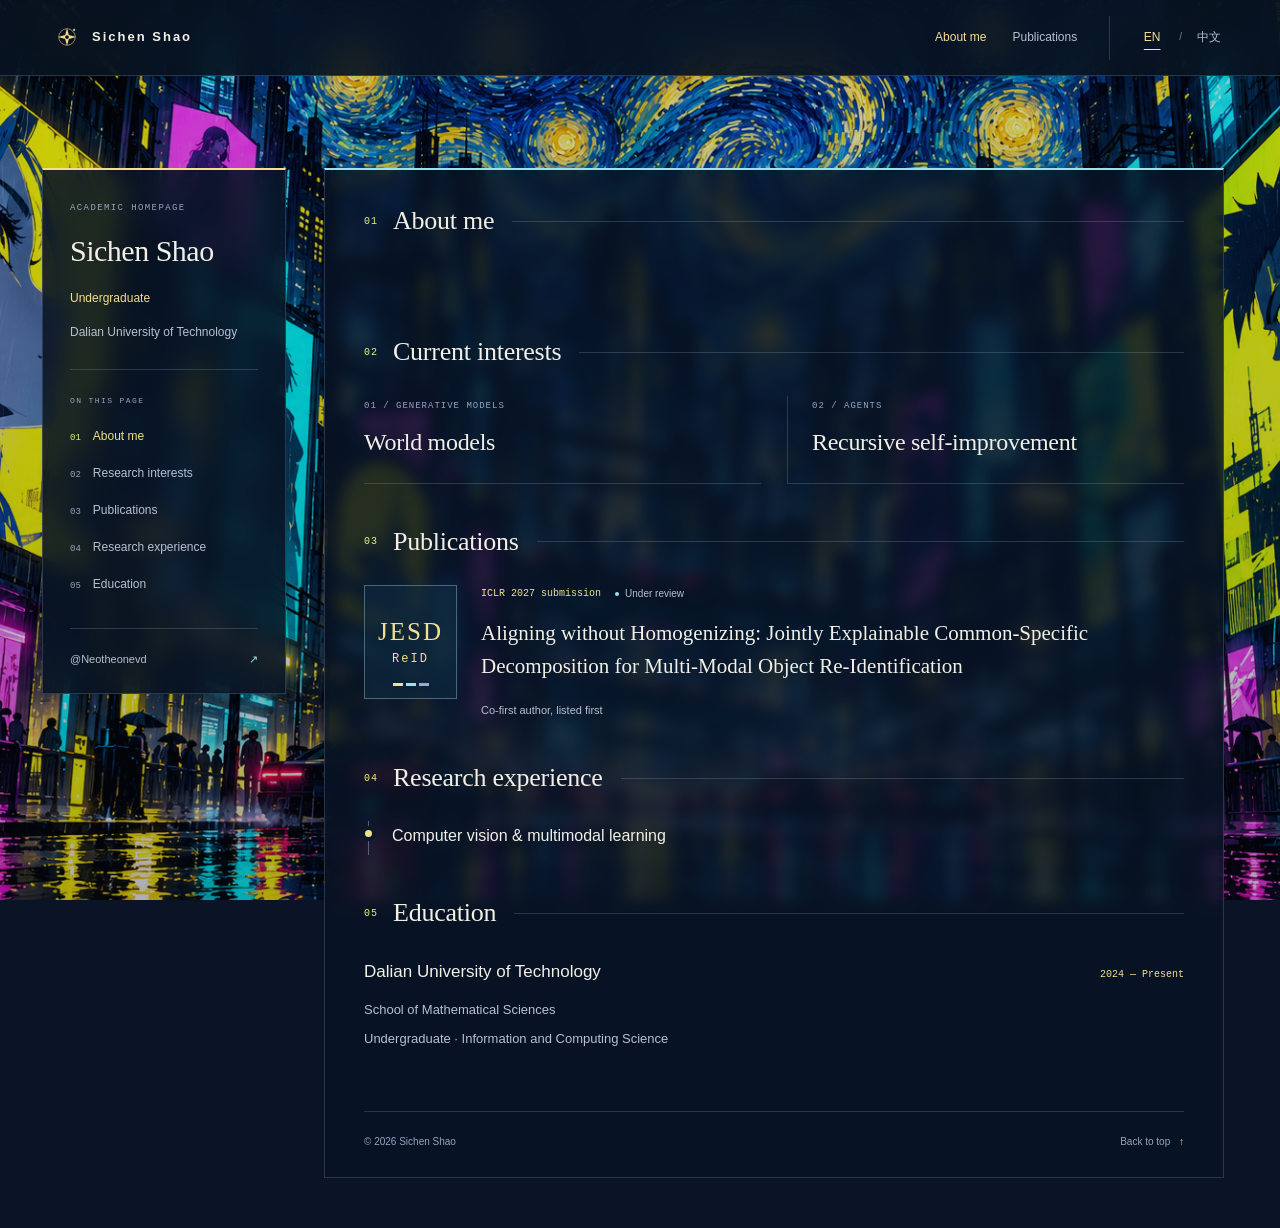
==== commit dca23c86: "Strengthen cyberpunk background with neon billboards and a rainy night street" ====
--- a/index.html
+++ b/index.html
@@ -7,13 +7,13 @@
   <meta name="description" content="Sichen Shao · Dalian University of Technology · ACADEMIC HOMEPAGE">
   <meta property="og:title" content="Sichen Shao">
   <meta property="og:type" content="website">
-  <meta property="og:image" content="https://neotheonevd.github.io/assets/starry-night-city.png">
+  <meta property="og:image" content="https://neotheonevd.github.io/assets/starry-rain-city-v2.png">
   <title>Sichen Shao · ACADEMIC HOMEPAGE</title>
   <link rel="canonical" href="https://neotheonevd.github.io/">
   <link rel="alternate" hreflang="en" href="https://neotheonevd.github.io/">
   <link rel="alternate" hreflang="zh-CN" href="https://neotheonevd.github.io/zh/">
   <link rel="icon" href="assets/star.svg" type="image/svg+xml">
-  <link rel="preload" as="image" href="assets/starry-night-city.png">
+  <link rel="preload" as="image" href="assets/starry-rain-city-v2.png">
   <link rel="stylesheet" href="styles.css">
   <script src="site.js" defer></script>
 </head>
--- a/styles.css
+++ b/styles.css
@@ -1,12 +1,17 @@
-@charset "UTF-8";
-:root{color-scheme:dark;--text:#f1efe6;--muted:#b6c0d1;--faint:#93a5bf;--line:#a3c2dd35;--gold:#f3df90;--cyan:#98e3ea;--acid:#e4f176;--serif:Georgia,'Times New Roman','Noto Serif SC','Songti SC',serif;--sans:'Segoe UI','PingFang SC','Microsoft YaHei',sans-serif;--mono:'Cascadia Code',Consolas,monospace}
-*{box-sizing:border-box}html{scroll-behavior:smooth;scroll-padding-top:112px}body{margin:0;background:#0b1426;color:var(--text);font:15px/1.85 var(--sans);-webkit-font-smoothing:antialiased}.site-background{position:fixed;inset:0;z-index:-1;pointer-events:none;background:linear-gradient(#07132630,#050d1f52),url('assets/starry-night-city.png') center/cover no-repeat}a{color:inherit;text-decoration:none}a:focus-visible{outline:2px solid var(--acid);outline-offset:5px}::selection{background:var(--gold);color:#0b1426}p{margin:0 0 16px}.skip-link{position:fixed;top:-80px;left:20px;padding:10px 18px;z-index:100;background:var(--gold);color:#0b1426}.skip-link:focus{top:10px}
-.masthead{position:sticky;top:0;z-index:10;display:flex;align-items:center;justify-content:space-between;height:76px;padding:0 4.3%;border-bottom:1px solid var(--line);background:#081322e8;backdrop-filter:blur(16px)}.wordmark{display:flex;align-items:center;gap:13px;font-size:13px;letter-spacing:2px;font-weight:600}html[lang="zh-CN"] .wordmark{font-size:17px;letter-spacing:4px}.header-actions{display:flex;align-items:center;gap:32px}.top-nav{display:flex;gap:26px;font-size:12px;color:var(--muted)}.top-nav a:hover,.top-nav .nav-active{color:var(--gold)}.language-switch{display:flex;align-items:center;gap:11px;border-left:1px solid var(--line);padding-left:26px;font-size:12px}.language-switch>a{min-width:32px;min-height:44px;display:flex;align-items:center;justify-content:center;color:var(--muted)}.language-switch>a[aria-current]{color:var(--gold);text-decoration:underline;text-decoration-color:var(--acid);text-underline-offset:8px}.language-switch>span{color:#7288a3;font-size:10px}
-.page-shell{display:grid;grid-template-columns:244px minmax(0,900px);gap:38px;max-width:1330px;padding:48px 42px 50px;margin:auto;align-items:start}.sidebar{position:sticky;top:112px;padding:31px 27px 24px;border:1px solid var(--line);border-top:2px solid var(--gold);background:#081425df;backdrop-filter:blur(12px)}.identity{padding-bottom:25px;border-bottom:1px solid var(--line)}.eyebrow{color:var(--faint);font:9px/1.7 var(--mono);letter-spacing:1.4px;margin-bottom:15px}html[lang="zh-CN"] .eyebrow{letter-spacing:2px;font-family:var(--sans);font-size:10px}h1{font:400 30px/1.3 var(--serif);letter-spacing:-.5px;margin:0 0 17px}html[lang="zh-CN"] h1{font-size:29px;letter-spacing:5px}.role{font-size:12px;color:var(--gold);margin:0 0 13px}.affiliation{font-size:12px;color:var(--muted);line-height:1.8;margin:0}.side-nav{display:flex;flex-direction:column;margin-top:24px}.side-nav>.eyebrow{margin-bottom:10px;font-size:8px}.side-nav>a{display:flex;align-items:baseline;gap:12px;color:var(--muted);font-size:12px;padding:9px 0;line-height:1.6}.side-nav>a>span{color:var(--faint);font:9px var(--mono)}.side-nav>a[aria-current],.side-nav>a:hover{color:var(--gold)}.side-nav>a[aria-current]>span{color:var(--acid)}.sidebar-github{display:flex;justify-content:space-between;gap:10px;border-top:1px solid var(--line);margin-top:24px;padding-top:20px;font-size:11px;color:var(--muted)}.sidebar-github>span:last-child{color:var(--cyan)}.sidebar-github:hover{color:var(--gold)}
-main{min-width:0;padding:33px 39px 0;background:#081425df;border:1px solid var(--line);border-top:2px solid var(--cyan);backdrop-filter:blur(12px)}.section{padding:32px 0 8px;scroll-margin-top:28px}.about-section{padding-top:0}.section-heading{display:flex;align-items:center;gap:15px;margin-bottom:25px}.section-number{color:var(--acid);font:10px var(--mono);letter-spacing:1px}.section-heading h2{margin:0;font:400 26px/1.4 var(--serif);letter-spacing:-.25px}html[lang="zh-CN"] .section-heading h2{font-size:23px;letter-spacing:2px}.heading-line{flex:1;height:1px;margin-left:3px;background:var(--line)}.about-copy{min-height:30px;font-size:15px;color:var(--muted)}
-.interest-grid{display:grid;grid-template-columns:1fr 1fr;gap:26px}.interest{min-width:0;border-bottom:1px solid var(--line);padding:3px 0 23px}.interest+.interest{border-left:1px solid var(--line);padding-left:24px}.interest-kicker{color:var(--faint);font:9px/1.7 var(--mono);letter-spacing:1px;margin-bottom:12px}.interest h3{margin:0;font:400 24px/1.4 var(--serif);letter-spacing:-.3px}html[lang="zh-CN"] .interest h3{font-size:23px;letter-spacing:1px}.publication{display:grid;grid-template-columns:93px minmax(0,1fr);gap:24px}.publication-mark{position:relative;height:114px;border:1px solid #91b2cf77;background:#102a3f99;display:flex;flex-direction:column;align-items:center;justify-content:center;color:var(--gold)}.publication-mark>span{font:25px var(--serif);letter-spacing:2px}.publication-mark>small{font:12px var(--mono);letter-spacing:2px;margin-top:6px}.modality-bars{position:absolute;bottom:12px;display:flex;gap:3px}.modality-bars i{width:10px;height:3px;background:var(--gold)}.modality-bars i:nth-child(2){background:var(--cyan)}.modality-bars i:nth-child(3){background:#9ba9d3}.publication-meta{display:flex;flex-wrap:wrap;align-items:center;gap:14px;margin-bottom:13px}.venue{font:10px/1.6 var(--mono);color:var(--gold)}.review-status{display:flex;align-items:center;gap:6px;font-size:10px;color:var(--muted)}.review-status>span{height:4px;width:4px;border-radius:50%;background:var(--cyan)}.publication h3{margin:0 0 16px;font:400 21px/1.6 var(--serif);overflow-wrap:break-word}.authorship{color:var(--muted);font-size:11px;margin:0}.experience-entry{position:relative;border-left:1px solid #91b2cf77;margin-left:4px;padding:0 0 4px 23px}.timeline-point{position:absolute;top:9px;left:-4px;height:7px;width:7px;border-radius:50%;background:var(--gold);box-shadow:0 0 0 4px #0b1828}.experience-entry h3{font-size:16px;font-weight:500;margin:0}.education-entry{padding-bottom:10px}.education-top{display:flex;align-items:baseline;justify-content:space-between;gap:15px;margin-bottom:10px}.education-top h3{font-weight:500;font-size:17px;margin:0}.education-date{white-space:nowrap;color:var(--gold);font:10px var(--mono)}.education-entry>p{font-size:13px;color:var(--muted);margin:5px 0}.footer{display:flex;align-items:center;justify-content:space-between;flex-wrap:wrap;gap:15px;margin-top:37px;padding:21px 0 25px;border-top:1px solid var(--line);color:var(--faint);font-size:10px}.footer a:hover,.footer a>span{color:var(--gold)}.footer a>span{margin-left:6px}
-@media(min-width:1500px){.page-shell{max-width:1420px;grid-template-columns:255px minmax(0,1000px);gap:46px}main{padding:40px 46px 0}}
-@media(max-width:1100px){.page-shell{grid-template-columns:210px minmax(0,1fr);padding:35px 28px;gap:25px}.sidebar{padding:26px 22px}main{padding:29px 27px 0}.publication{grid-template-columns:75px minmax(0,1fr);gap:18px}.publication-mark{height:100px}.publication h3{font-size:19px}.interest h3{font-size:21px}.education-top{display:block}.education-date{display:block;margin-top:8px}}
-@media(max-width:760px){html{scroll-padding-top:91px}.site-background{background-position:64% center}.masthead{height:66px;padding:0 21px}.wordmark{font-size:11px;letter-spacing:1.2px;gap:9px}html[lang="zh-CN"] .wordmark{font-size:15px}.wordmark img{width:21px;height:21px}.top-nav{display:none}.header-actions{gap:0}.language-switch{padding-left:0;border-left:0;gap:8px;font-size:12px}.page-shell{display:block;max-width:650px;padding:25px 18px 34px}.sidebar{position:static;margin:0 0 24px;padding:24px 23px 0}.identity{border-bottom:0;padding-bottom:4px}.identity>.eyebrow{font-size:8px;margin-bottom:10px}h1{font-size:29px;margin-bottom:11px}.role{display:inline;font-size:11px;margin:0 13px 0 0}.affiliation{display:inline;font-size:11px}.side-nav{flex-direction:row;white-space:nowrap;overflow-x:auto;gap:22px;margin-top:19px;padding:13px 0;border-top:1px solid var(--line);scrollbar-width:thin;scrollbar-color:#eedb8b66 transparent}.side-nav>.eyebrow{display:none}.side-nav>a{font-size:11px;gap:7px;padding:5px 0}.side-nav>a>span{font-size:8px}.sidebar-github{margin:0;padding:13px 0 16px;font-size:11px}main{padding:25px 22px 0}.section{padding:29px 0 6px}.about-section{padding-top:0}.section-heading{gap:11px;margin-bottom:21px}.section-heading h2{font-size:23px}html[lang="zh-CN"] .section-heading h2{font-size:21px}.section-number{font-size:9px}.about-copy{min-height:24px;font-size:14px}.interest-grid{gap:18px}.interest+.interest{padding-left:17px}.interest-kicker{font-size:8px;letter-spacing:.4px;margin-bottom:10px}.interest h3,html[lang="zh-CN"] .interest h3{font-size:21px}.publication{display:block}.publication-mark{display:none}.publication-meta{gap:12px}.venue,.review-status{font-size:10px}.publication h3{font-size:21px;line-height:1.6}.authorship{font-size:11px}.experience-entry{padding-left:19px}.experience-entry h3{font-size:15px}.education-top h3{font-size:16px}.education-entry>p{font-size:12px}.footer{margin-top:27px;font-size:10px;gap:10px}}
-@media(max-width:370px){.masthead{padding:0 17px}.wordmark{letter-spacing:.5px;font-size:10px}.page-shell{padding-left:13px;padding-right:13px}.sidebar,main{padding-left:19px;padding-right:19px}.interest-grid{grid-template-columns:1fr;gap:15px}.interest+.interest{padding-left:0;border-left:0}}
-@media(prefers-reduced-motion:reduce){html{scroll-behavior:auto}}
+@charset "UTF-8";
+:root{color-scheme:dark;--text:#f1efe6;--muted:#b6c0d1;--faint:#93a5bf;--line:#a3c2dd35;--gold:#f3df90;--cyan:#98e3ea;--acid:#e4f176;--serif:Georgia,'Times New Roman','Noto Serif SC','Songti SC',serif;--sans:'Segoe UI','PingFang SC','Microsoft YaHei',sans-serif;--mono:'Cascadia Code',Consolas,monospace}
+*{box-sizing:border-box}html{scroll-behavior:smooth;scroll-padding-top:112px}body{margin:0;background:#0b1426;color:var(--text);font:15px/1.85 var(--sans);-webkit-font-smoothing:antialiased}.site-background{position:fixed;inset:0;z-index:-1;pointer-events:none;background:linear-gradient(#07132630,#050d1f52),url('assets/starry-rain-city-v2.png') center/cover no-repeat}a{color:inherit;text-decoration:none}a:focus-visible{outline:2px solid var(--acid);outline-offset:5px}::selection{background:var(--gold);color:#0b1426}p{margin:0 0 16px}.skip-link{position:fixed;top:-80px;left:20px;padding:10px 18px;z-index:100;background:var(--gold);color:#0b1426}.skip-link:focus{top:10px}
+.masthead{position:sticky;top:0;z-index:10;display:flex;align-items:center;justify-content:space-between;height:76px;padding:0 4.3%;border-bottom:1px solid var(--line);background:#081322e8;backdrop-filter:blur(16px)}.wordmark{display:flex;align-items:center;gap:13px;font-size:13px;letter-spacing:2px;font-weight:600}html[lang="zh-CN"] .wordmark{font-size:17px;letter-spacing:4px}.header-actions{display:flex;align-items:center;gap:32px}.top-nav{display:flex;gap:26px;font-size:12px;color:var(--muted)}.top-nav a:hover,.top-nav .nav-active{color:var(--gold)}.language-switch{display:flex;align-items:center;gap:11px;border-left:1px solid var(--line);padding-left:26px;font-size:12px}.language-switch>a{min-width:32px;min-height:44px;display:flex;align-items:center;justify-content:center;color:var(--muted)}.language-switch>a[aria-current]{color:var(--gold);text-decoration:underline;text-decoration-color:var(--acid);text-underline-offset:8px}.language-switch>span{color:#7288a3;font-size:10px}
+.page-shell{display:grid;grid-template-columns:244px minmax(0,900px);gap:38px;max-width:1330px;padding:48px 42px 50px;margin:auto;align-items:start}.sidebar{position:sticky;top:112px;padding:31px 27px 24px;border:1px solid var(--line);border-top:2px solid var(--gold);background:#081425df;backdrop-filter:blur(12px)}.identity{padding-bottom:25px;border-bottom:1px solid var(--line)}.eyebrow{color:var(--faint);font:9px/1.7 var(--mono);letter-spacing:1.4px;margin-bottom:15px}html[lang="zh-CN"] .eyebrow{letter-spacing:2px;font-family:var(--sans);font-size:10px}h1{font:400 30px/1.3 var(--serif);letter-spacing:-.5px;margin:0 0 17px}html[lang="zh-CN"] h1{font-size:29px;letter-spacing:5px}.role{font-size:12px;color:var(--gold);margin:0 0 13px}.affiliation{font-size:12px;color:var(--muted);line-height:1.8;margin:0}.side-nav{display:flex;flex-direction:column;margin-top:24px}.side-nav>.eyebrow{margin-bottom:10px;font-size:8px}.side-nav>a{display:flex;align-items:baseline;gap:12px;color:var(--muted);font-size:12px;padding:9px 0;line-height:1.6}.side-nav>a>span{color:var(--faint);font:9px var(--mono)}.side-nav>a[aria-current],.side-nav>a:hover{color:var(--gold)}.side-nav>a[aria-current]>span{color:var(--acid)}.sidebar-github{display:flex;justify-content:space-between;gap:10px;border-top:1px solid var(--line);margin-top:24px;padding-top:20px;font-size:11px;color:var(--muted)}.sidebar-github>span:last-child{color:var(--cyan)}.sidebar-github:hover{color:var(--gold)}
+main{min-width:0;padding:33px 39px 0;background:#081425df;border:1px solid var(--line);border-top:2px solid var(--cyan);backdrop-filter:blur(12px)}.section{padding:32px 0 8px;scroll-margin-top:28px}.about-section{padding-top:0}.section-heading{display:flex;align-items:center;gap:15px;margin-bottom:25px}.section-number{color:var(--acid);font:10px var(--mono);letter-spacing:1px}.section-heading h2{margin:0;font:400 26px/1.4 var(--serif);letter-spacing:-.25px}html[lang="zh-CN"] .section-heading h2{font-size:23px;letter-spacing:2px}.heading-line{flex:1;height:1px;margin-left:3px;background:var(--line)}.about-copy{min-height:30px;font-size:15px;color:var(--muted)}
+.interest-grid{display:grid;grid-template-columns:1fr 1fr;gap:26px}.interest{min-width:0;border-bottom:1px solid var(--line);padding:3px 0 23px}.interest+.interest{border-left:1px solid var(--line);padding-left:24px}.interest-kicker{color:var(--faint);font:9px/1.7 var(--mono);letter-spacing:1px;margin-bottom:12px}.interest h3{margin:0;font:400 24px/1.4 var(--serif);letter-spacing:-.3px}html[lang="zh-CN"] .interest h3{font-size:23px;letter-spacing:1px}.publication{display:grid;grid-template-columns:93px minmax(0,1fr);gap:24px}.publication-mark{position:relative;height:114px;border:1px solid #91b2cf77;background:#102a3f99;display:flex;flex-direction:column;align-items:center;justify-content:center;color:var(--gold)}.publication-mark>span{font:25px var(--serif);letter-spacing:2px}.publication-mark>small{font:12px var(--mono);letter-spacing:2px;margin-top:6px}.modality-bars{position:absolute;bottom:12px;display:flex;gap:3px}.modality-bars i{width:10px;height:3px;background:var(--gold)}.modality-bars i:nth-child(2){background:var(--cyan)}.modality-bars i:nth-child(3){background:#9ba9d3}.publication-meta{display:flex;flex-wrap:wrap;align-items:center;gap:14px;margin-bottom:13px}.venue{font:10px/1.6 var(--mono);color:var(--gold)}.review-status{display:flex;align-items:center;gap:6px;font-size:10px;color:var(--muted)}.review-status>span{height:4px;width:4px;border-radius:50%;background:var(--cyan)}.publication h3{margin:0 0 16px;font:400 21px/1.6 var(--serif);overflow-wrap:break-word}.authorship{color:var(--muted);font-size:11px;margin:0}.experience-entry{position:relative;border-left:1px solid #91b2cf77;margin-left:4px;padding:0 0 4px 23px}.timeline-point{position:absolute;top:9px;left:-4px;height:7px;width:7px;border-radius:50%;background:var(--gold);box-shadow:0 0 0 4px #0b1828}.experience-entry h3{font-size:16px;font-weight:500;margin:0}.education-entry{padding-bottom:10px}.education-top{display:flex;align-items:baseline;justify-content:space-between;gap:15px;margin-bottom:10px}.education-top h3{font-weight:500;font-size:17px;margin:0}.education-date{white-space:nowrap;color:var(--gold);font:10px var(--mono)}.education-entry>p{font-size:13px;color:var(--muted);margin:5px 0}.footer{display:flex;align-items:center;justify-content:space-between;flex-wrap:wrap;gap:15px;margin-top:37px;padding:21px 0 25px;border-top:1px solid var(--line);color:var(--faint);font-size:10px}.footer a:hover,.footer a>span{color:var(--gold)}.footer a>span{margin-left:6px}
+@media(min-width:1500px){.page-shell{max-width:1420px;grid-template-columns:255px minmax(0,1000px);gap:46px}main{padding:40px 46px 0}}
+@media(max-width:1100px){.page-shell{grid-template-columns:210px minmax(0,1fr);padding:35px 28px;gap:25px}.sidebar{padding:26px 22px}main{padding:29px 27px 0}.publication{grid-template-columns:75px minmax(0,1fr);gap:18px}.publication-mark{height:100px}.publication h3{font-size:19px}.interest h3{font-size:21px}.education-top{display:block}.education-date{display:block;margin-top:8px}}
+@media(max-width:760px){html{scroll-padding-top:91px}.site-background{background-position:64% center}.masthead{height:66px;padding:0 21px}.wordmark{font-size:11px;letter-spacing:1.2px;gap:9px}html[lang="zh-CN"] .wordmark{font-size:15px}.wordmark img{width:21px;height:21px}.top-nav{display:none}.header-actions{gap:0}.language-switch{padding-left:0;border-left:0;gap:8px;font-size:12px}.page-shell{display:block;max-width:650px;padding:25px 18px 34px}.sidebar{position:static;margin:0 0 24px;padding:24px 23px 0}.identity{border-bottom:0;padding-bottom:4px}.identity>.eyebrow{font-size:8px;margin-bottom:10px}h1{font-size:29px;margin-bottom:11px}.role{display:inline;font-size:11px;margin:0 13px 0 0}.affiliation{display:inline;font-size:11px}.side-nav{flex-direction:row;white-space:nowrap;overflow-x:auto;gap:22px;margin-top:19px;padding:13px 0;border-top:1px solid var(--line);scrollbar-width:thin;scrollbar-color:#eedb8b66 transparent}.side-nav>.eyebrow{display:none}.side-nav>a{font-size:11px;gap:7px;padding:5px 0}.side-nav>a>span{font-size:8px}.sidebar-github{margin:0;padding:13px 0 16px;font-size:11px}main{padding:25px 22px 0}.section{padding:29px 0 6px}.about-section{padding-top:0}.section-heading{gap:11px;margin-bottom:21px}.section-heading h2{font-size:23px}html[lang="zh-CN"] .section-heading h2{font-size:21px}.section-number{font-size:9px}.about-copy{min-height:24px;font-size:14px}.interest-grid{gap:18px}.interest+.interest{padding-left:17px}.interest-kicker{font-size:8px;letter-spacing:.4px;margin-bottom:10px}.interest h3,html[lang="zh-CN"] .interest h3{font-size:21px}.publication{display:block}.publication-mark{display:none}.publication-meta{gap:12px}.venue,.review-status{font-size:10px}.publication h3{font-size:21px;line-height:1.6}.authorship{font-size:11px}.experience-entry{padding-left:19px}.experience-entry h3{font-size:15px}.education-top h3{font-size:16px}.education-entry>p{font-size:12px}.footer{margin-top:27px;font-size:10px;gap:10px}}
+@media(max-width:370px){.masthead{padding:0 17px}.wordmark{letter-spacing:.5px;font-size:10px}.page-shell{padding-left:13px;padding-right:13px}.sidebar,main{padding-left:19px;padding-right:19px}.interest-grid{grid-template-columns:1fr;gap:15px}.interest+.interest{padding-left:0;border-left:0}}
+@media(prefers-reduced-motion:reduce){html{scroll-behavior:auto}}
+
+/* Give the city background breathing room around the reading panels. */
+main{background:#081425d4;backdrop-filter:blur(7px)}
+@media(min-width:761px){.page-shell{padding-top:92px}}
+@media(max-width:760px){.site-background{background-position:90% center}}
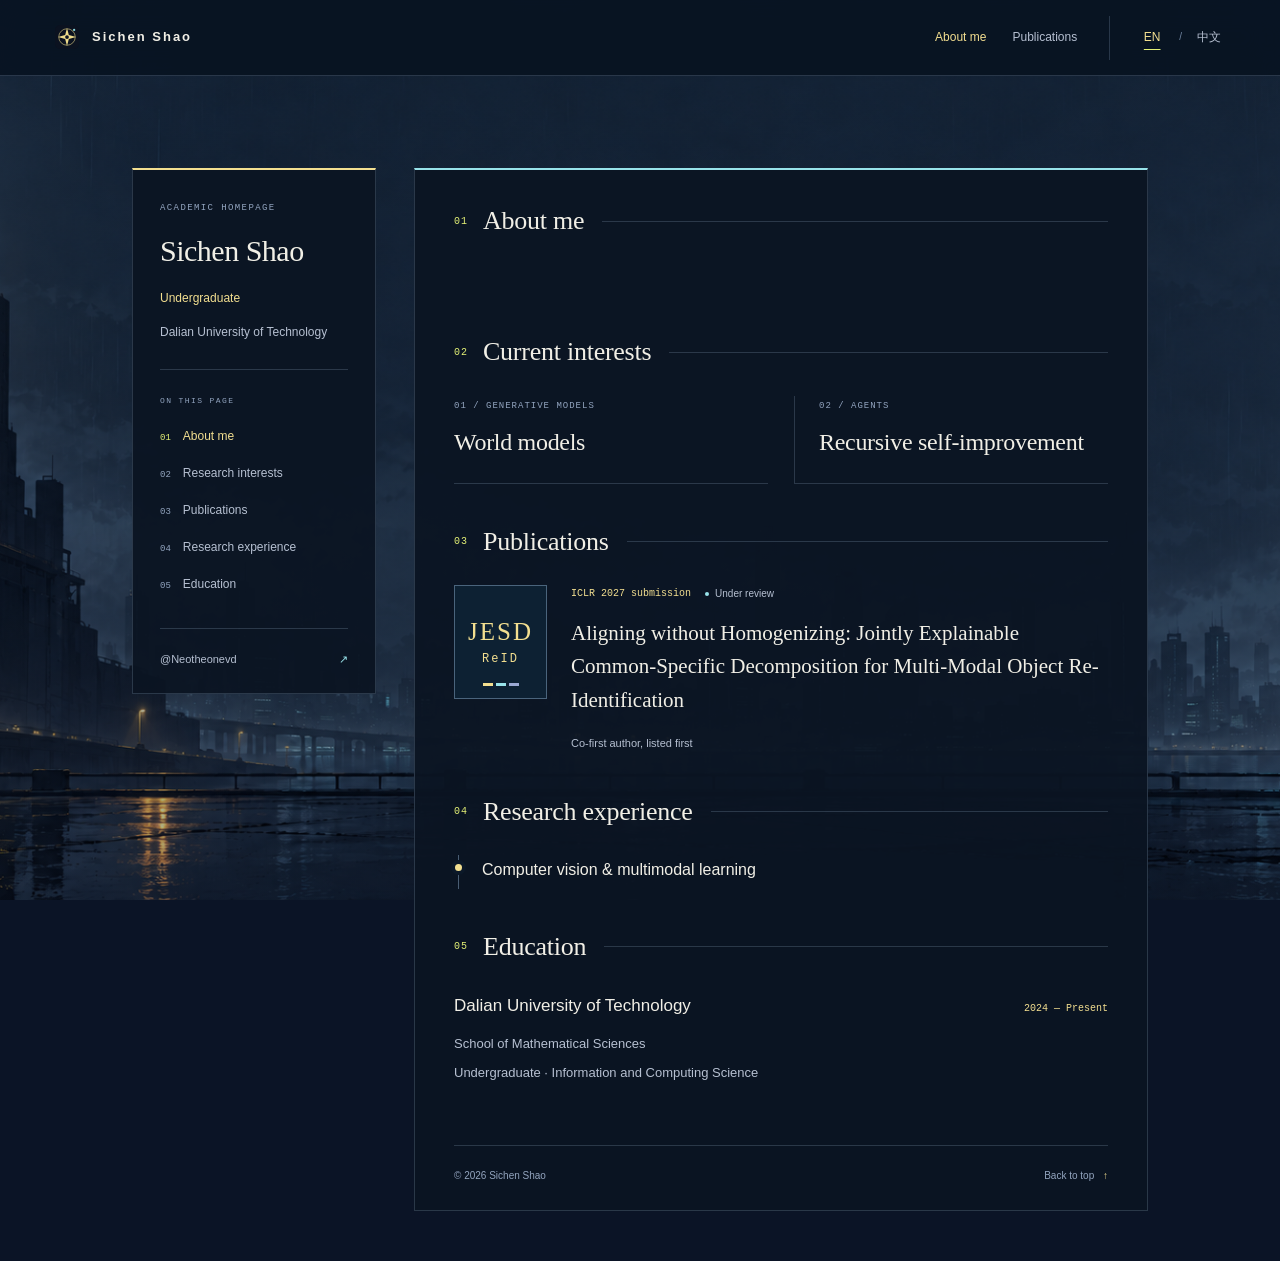
==== commit a472bd0a: "Simplify the rainy city background to two David and Lucy billboards" ====
--- a/index.html
+++ b/index.html
@@ -7,13 +7,13 @@
   <meta name="description" content="Sichen Shao · Dalian University of Technology · ACADEMIC HOMEPAGE">
   <meta property="og:title" content="Sichen Shao">
   <meta property="og:type" content="website">
-  <meta property="og:image" content="https://neotheonevd.github.io/assets/starry-rain-city-v2.png">
+  <meta property="og:image" content="https://neotheonevd.github.io/assets/rain-city-david-lucy-v3.png">
   <title>Sichen Shao · ACADEMIC HOMEPAGE</title>
   <link rel="canonical" href="https://neotheonevd.github.io/">
   <link rel="alternate" hreflang="en" href="https://neotheonevd.github.io/">
   <link rel="alternate" hreflang="zh-CN" href="https://neotheonevd.github.io/zh/">
   <link rel="icon" href="assets/star.svg" type="image/svg+xml">
-  <link rel="preload" as="image" href="assets/starry-rain-city-v2.png">
+  <link rel="preload" as="image" href="assets/rain-city-david-lucy-v3.png">
   <link rel="stylesheet" href="styles.css">
   <script src="site.js" defer></script>
 </head>
--- a/styles.css
+++ b/styles.css
@@ -1,6 +1,6 @@
 @charset "UTF-8";
 :root{color-scheme:dark;--text:#f1efe6;--muted:#b6c0d1;--faint:#93a5bf;--line:#a3c2dd35;--gold:#f3df90;--cyan:#98e3ea;--acid:#e4f176;--serif:Georgia,'Times New Roman','Noto Serif SC','Songti SC',serif;--sans:'Segoe UI','PingFang SC','Microsoft YaHei',sans-serif;--mono:'Cascadia Code',Consolas,monospace}
-*{box-sizing:border-box}html{scroll-behavior:smooth;scroll-padding-top:112px}body{margin:0;background:#0b1426;color:var(--text);font:15px/1.85 var(--sans);-webkit-font-smoothing:antialiased}.site-background{position:fixed;inset:0;z-index:-1;pointer-events:none;background:linear-gradient(#07132630,#050d1f52),url('assets/starry-rain-city-v2.png') center/cover no-repeat}a{color:inherit;text-decoration:none}a:focus-visible{outline:2px solid var(--acid);outline-offset:5px}::selection{background:var(--gold);color:#0b1426}p{margin:0 0 16px}.skip-link{position:fixed;top:-80px;left:20px;padding:10px 18px;z-index:100;background:var(--gold);color:#0b1426}.skip-link:focus{top:10px}
+*{box-sizing:border-box}html{scroll-behavior:smooth;scroll-padding-top:112px}body{margin:0;background:#0b1426;color:var(--text);font:15px/1.85 var(--sans);-webkit-font-smoothing:antialiased}.site-background{position:fixed;inset:0;z-index:-1;pointer-events:none;background:linear-gradient(#07132630,#050d1f52),url('assets/rain-city-david-lucy-v3.png') center/cover no-repeat}a{color:inherit;text-decoration:none}a:focus-visible{outline:2px solid var(--acid);outline-offset:5px}::selection{background:var(--gold);color:#0b1426}p{margin:0 0 16px}.skip-link{position:fixed;top:-80px;left:20px;padding:10px 18px;z-index:100;background:var(--gold);color:#0b1426}.skip-link:focus{top:10px}
 .masthead{position:sticky;top:0;z-index:10;display:flex;align-items:center;justify-content:space-between;height:76px;padding:0 4.3%;border-bottom:1px solid var(--line);background:#081322e8;backdrop-filter:blur(16px)}.wordmark{display:flex;align-items:center;gap:13px;font-size:13px;letter-spacing:2px;font-weight:600}html[lang="zh-CN"] .wordmark{font-size:17px;letter-spacing:4px}.header-actions{display:flex;align-items:center;gap:32px}.top-nav{display:flex;gap:26px;font-size:12px;color:var(--muted)}.top-nav a:hover,.top-nav .nav-active{color:var(--gold)}.language-switch{display:flex;align-items:center;gap:11px;border-left:1px solid var(--line);padding-left:26px;font-size:12px}.language-switch>a{min-width:32px;min-height:44px;display:flex;align-items:center;justify-content:center;color:var(--muted)}.language-switch>a[aria-current]{color:var(--gold);text-decoration:underline;text-decoration-color:var(--acid);text-underline-offset:8px}.language-switch>span{color:#7288a3;font-size:10px}
 .page-shell{display:grid;grid-template-columns:244px minmax(0,900px);gap:38px;max-width:1330px;padding:48px 42px 50px;margin:auto;align-items:start}.sidebar{position:sticky;top:112px;padding:31px 27px 24px;border:1px solid var(--line);border-top:2px solid var(--gold);background:#081425df;backdrop-filter:blur(12px)}.identity{padding-bottom:25px;border-bottom:1px solid var(--line)}.eyebrow{color:var(--faint);font:9px/1.7 var(--mono);letter-spacing:1.4px;margin-bottom:15px}html[lang="zh-CN"] .eyebrow{letter-spacing:2px;font-family:var(--sans);font-size:10px}h1{font:400 30px/1.3 var(--serif);letter-spacing:-.5px;margin:0 0 17px}html[lang="zh-CN"] h1{font-size:29px;letter-spacing:5px}.role{font-size:12px;color:var(--gold);margin:0 0 13px}.affiliation{font-size:12px;color:var(--muted);line-height:1.8;margin:0}.side-nav{display:flex;flex-direction:column;margin-top:24px}.side-nav>.eyebrow{margin-bottom:10px;font-size:8px}.side-nav>a{display:flex;align-items:baseline;gap:12px;color:var(--muted);font-size:12px;padding:9px 0;line-height:1.6}.side-nav>a>span{color:var(--faint);font:9px var(--mono)}.side-nav>a[aria-current],.side-nav>a:hover{color:var(--gold)}.side-nav>a[aria-current]>span{color:var(--acid)}.sidebar-github{display:flex;justify-content:space-between;gap:10px;border-top:1px solid var(--line);margin-top:24px;padding-top:20px;font-size:11px;color:var(--muted)}.sidebar-github>span:last-child{color:var(--cyan)}.sidebar-github:hover{color:var(--gold)}
 main{min-width:0;padding:33px 39px 0;background:#081425df;border:1px solid var(--line);border-top:2px solid var(--cyan);backdrop-filter:blur(12px)}.section{padding:32px 0 8px;scroll-margin-top:28px}.about-section{padding-top:0}.section-heading{display:flex;align-items:center;gap:15px;margin-bottom:25px}.section-number{color:var(--acid);font:10px var(--mono);letter-spacing:1px}.section-heading h2{margin:0;font:400 26px/1.4 var(--serif);letter-spacing:-.25px}html[lang="zh-CN"] .section-heading h2{font-size:23px;letter-spacing:2px}.heading-line{flex:1;height:1px;margin-left:3px;background:var(--line)}.about-copy{min-height:30px;font-size:15px;color:var(--muted)}
@@ -15,3 +15,7 @@
 main{background:#081425d4;backdrop-filter:blur(7px)}
 @media(min-width:761px){.page-shell{padding-top:92px}}
 @media(max-width:760px){.site-background{background-position:90% center}}
+
+/* Quiet reading surfaces keep the two billboards in the background. */
+main,.sidebar{background:#0b1522f0;backdrop-filter:none}
+@media(min-width:1101px){.page-shell{max-width:1100px}}
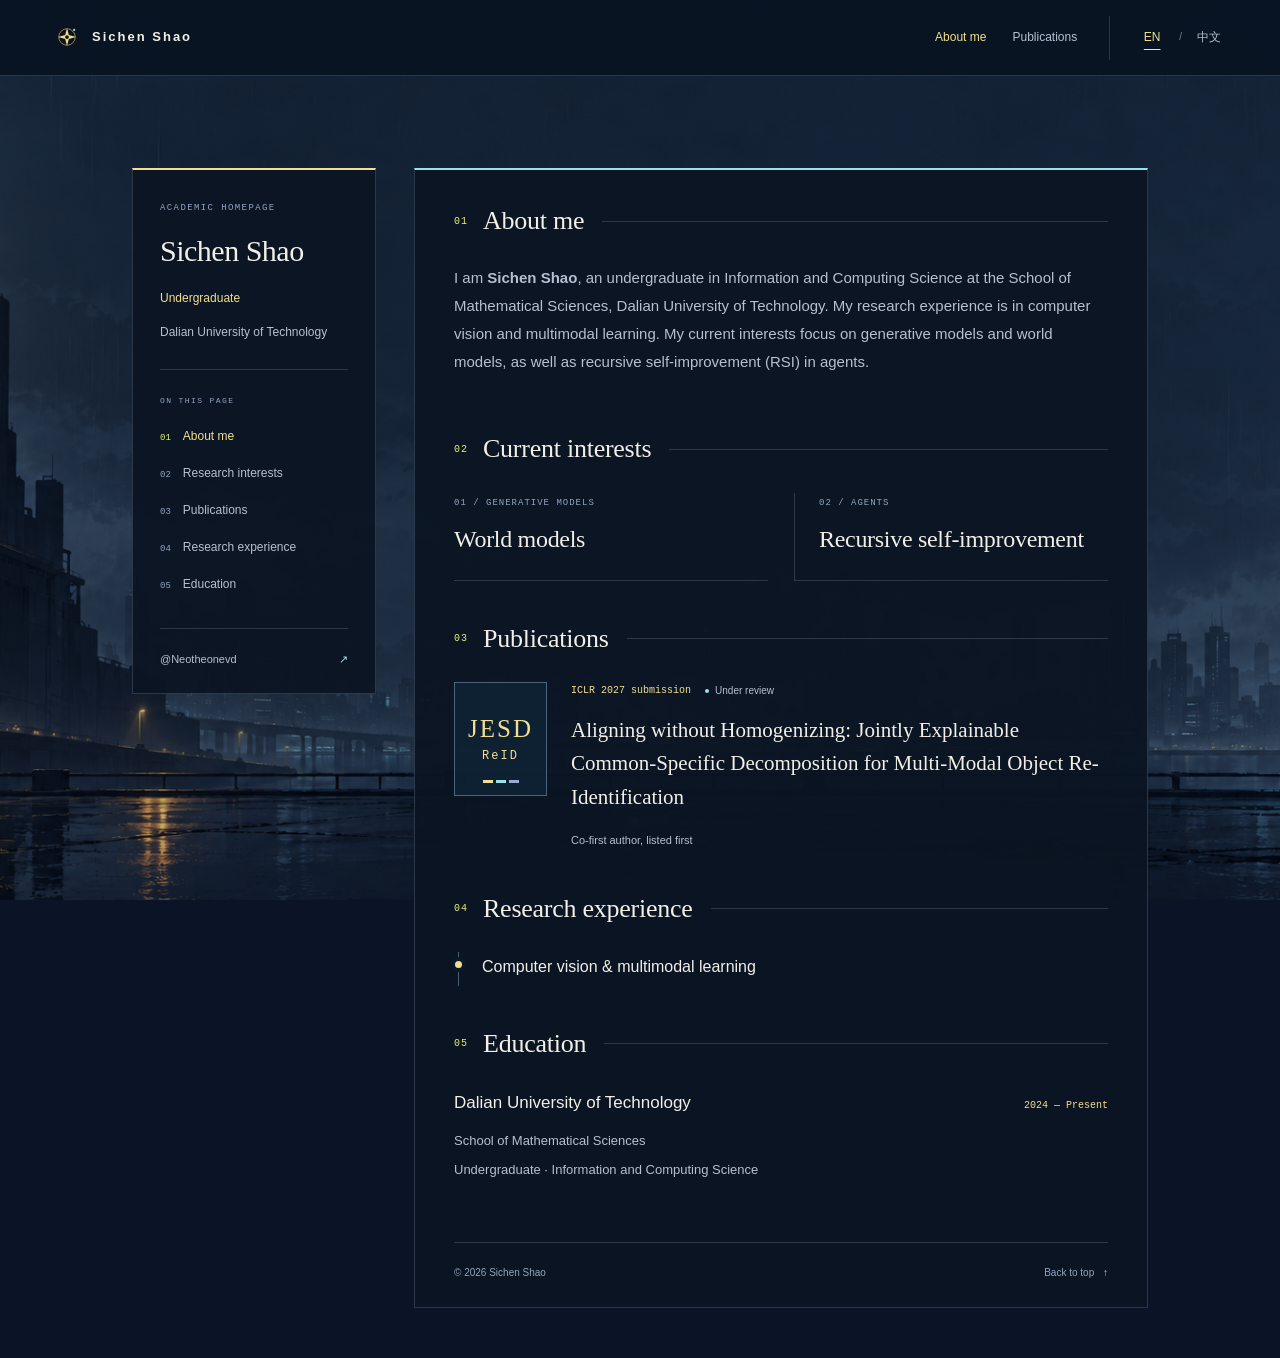
==== commit cb39f941: "Add concise university and research introductions in each language" ====
--- a/index.html
+++ b/index.html
@@ -4,7 +4,7 @@
   <meta charset="utf-8">
   <meta name="viewport" content="width=device-width, initial-scale=1">
   <meta name="theme-color" content="#0b1220">
-  <meta name="description" content="Sichen Shao · Dalian University of Technology · ACADEMIC HOMEPAGE">
+  <meta name="description" content="Sichen Shao, an undergraduate at Dalian University of Technology. Research interests: computer vision, multimodal learning, world models, and agent self-improvement.">
   <meta property="og:title" content="Sichen Shao">
   <meta property="og:type" content="website">
   <meta property="og:image" content="https://neotheonevd.github.io/assets/rain-city-david-lucy-v3.png">
@@ -39,7 +39,7 @@
     <main id="main" tabindex="-1">
       <section class="section about-section" id="about" aria-labelledby="about-title"><div class="section-heading"><span class="section-number">01</span><h2 id="about-title">About me</h2><span class="heading-line"></span></div>
         <div class="about-copy">
-          <!-- Personal introduction: the owner will supply the text for this language. -->
+          <p>I am <strong>Sichen Shao</strong>, an undergraduate in Information and Computing Science at the School of Mathematical Sciences, <a href="https://www.dlut.edu.cn/" target="_blank" rel="noopener noreferrer">Dalian University of Technology</a>. My research experience is in computer vision and multimodal learning. My current interests focus on generative models and world models, as well as recursive self-improvement (RSI) in agents.</p>
         </div>
       </section>
       <section class="section" id="research" aria-labelledby="research-title"><div class="section-heading"><span class="section-number">02</span><h2 id="research-title">Current interests</h2><span class="heading-line"></span></div>
